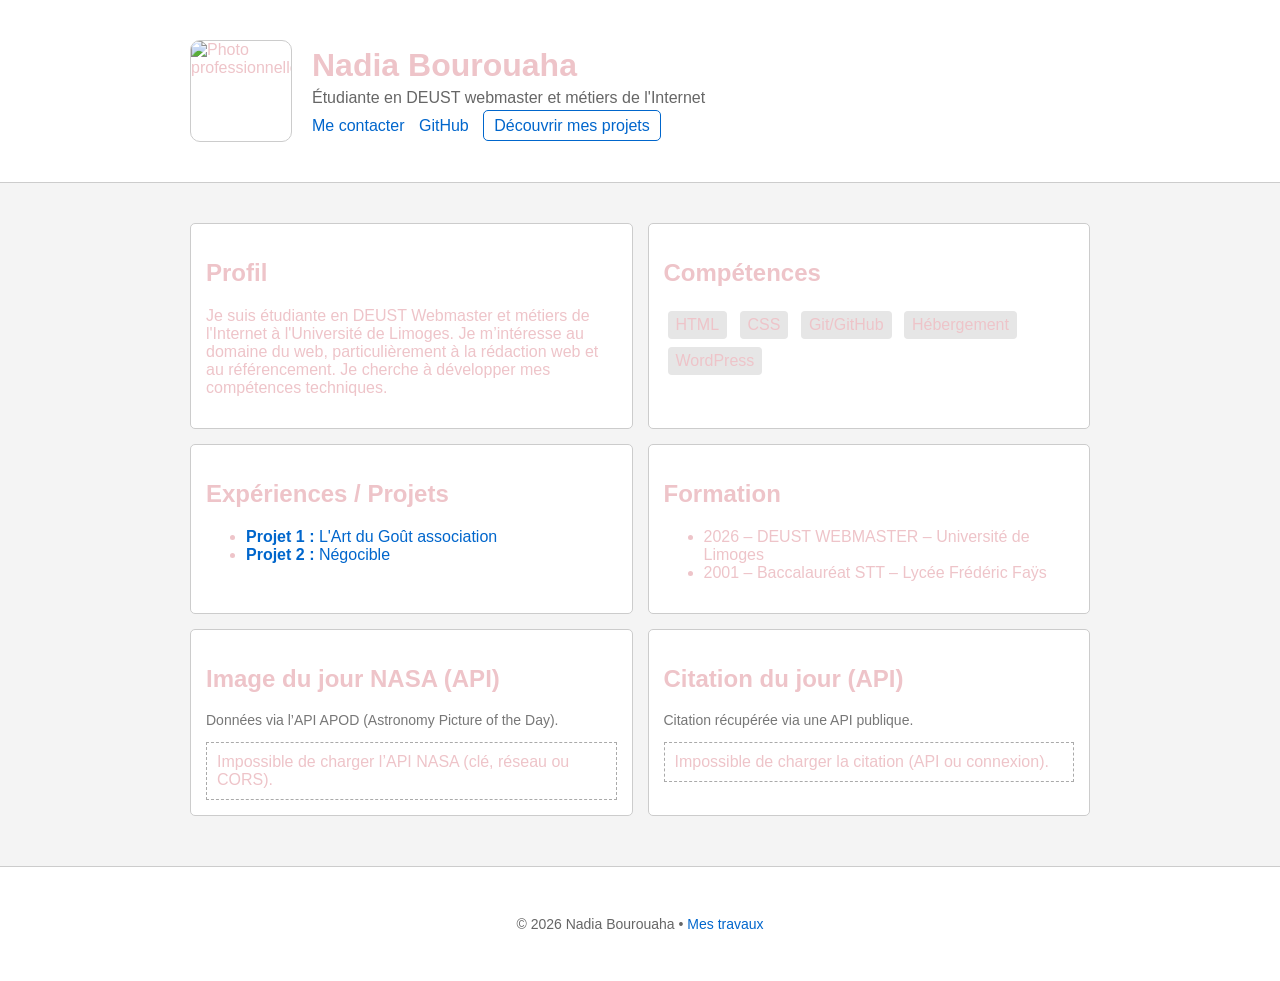
==== index.html @ c27b754b "Update index.html" ====
<!doctype html>
<html lang="fr">
<head>
  <meta charset="utf-8" />
  <meta name="viewport" content="width=device-width, initial-scale=1" />
  <title>Portfolio - Nadia Bourouaha</title>
  <link rel="stylesheet" href="assets/css/style.css" />
</head>

<body>
  <header class="header">
    <div class="container header__content">
      <img class="avatar" src="assets/img/yamna-nadia.bourouaha@etu.unilim.fr_devoir2.pdf" alt="Photo professionnelle" />

      <div>
        <h1>Nadia Bourouaha</h1>
        <p class="subtitle">Étudiante en DEUST webmaster et métiers de l'Internet</p>

        <div class="links">
          <a href="mailto:n.bourouaha@outlook.fr">Me contacter</a>
          <a href="https://github.com/sabrinadiapro69" target="_blank" rel="noreferrer">GitHub</a>
          <a class="btn" href="projets.html">Découvrir mes projets</a>
        </div>
      </div>
    </div>
  </header>

  <main class="container grid">
    <section class="card">
      <h2>Profil</h2>
      <p>
        Je suis étudiante en DEUST Webmaster et métiers de l'Internet à l'Université de Limoges.
        Je m’intéresse au domaine du web, particulièrement à la rédaction web et au référencement.
        Je cherche à développer mes compétences techniques.
      </p>
    </section>

    <section class="card">
      <h2>Compétences</h2>
      <ul class="tags">
        <li>HTML</li>
        <li>CSS</li>
        <li>Git/GitHub</li>
        <li>Hébergement</li>
        <li>WordPress</li>
      </ul>
    </section>

    <section class="card">
      <h2>Expériences / Projets</h2>
      <ul>
        <li>
      <a href="https://www.artdugout.fr" target="_blank" rel="noreferrer">
        <strong>Projet 1 :</strong> L'Art du Goût association
      </a>
    </li>
        <li>
      <a href="https://www.negocible.fr" target="_blank" rel="noreferrer">
        <strong>Projet 2 :</strong> Négocible
      </a>
    </li>
      </ul>
    </section>

    <section class="card">
      <h2>Formation</h2>
      <ul>
        <li>2026 – DEUST WEBMASTER – Université de Limoges</li>
        <li>2001 – Baccalauréat STT – Lycée Frédéric Faÿs</li>
      </ul>
    </section>

  <section class="card">
  <h2>Image du jour NASA (API)</h2>
  <p class="muted">Données via l’API APOD (Astronomy Picture of the Day).</p>
  <div id="nasaBox" class="apiBox">
    <p>Chargement…</p>
  </div>
</section>

    <section class="card">
      <h2>Citation du jour (API)</h2>
      <p class="muted">Citation récupérée via une API publique.</p>
      <div id="quoteBox" class="apiBox">
        <p>Chargement…</p>
      </div>
    </section>
  </main>

  <footer class="footer">
    <div class="container">
      <p>© <span id="year"></span> Nadia Bourouaha • <a href="projets.html">Mes travaux</a></p>
    </div>
  </footer>
<script>
    document.getElementById("year").textContent = new Date().getFullYear();
  </script>
  <script src="assets/js/app.js"></script>
  
</body>
</html>
---- assets/css/style.css ----
/* Style général */
body {
  margin: 0;
  font-family: Arial, sans-serif;
  background-color: #f4f4f4;
  color: #EEC4C9;
}

/* Liens */
a {
  color: #0066cc;
  text-decoration: none;
}

a:hover {
  text-decoration: underline;
}

/* Conteneur central */
.container {
  max-width: 900px;
  margin: auto;
  padding: 20px;
}

/* En-tête */
.header {
  background-color: #ffffff;
  border-bottom: 1px solid #ccc;
  padding: 20px 0;
}

.header__content {
  display: flex;
  align-items: center;
  gap: 20px;
}

/* Photo */
.avatar {
  width: 100px;
  height: 100px;
  border-radius: 10px;
  object-fit: cover;
  border: 1px solid #ccc;
}

/* Titres */
h1 {
  margin: 0;
}

.subtitle {
  margin: 5px 0;
  color: #666;
}

/* Liens du header */
.links {
  margin-top: 10px;
}

.links a {
  margin-right: 10px;
}

/* Bouton */
.btn {
  padding: 6px 10px;
  border: 1px solid #0066cc;
  border-radius: 5px;
}

/* Contenu principal */
.grid {
  display: grid;
  grid-template-columns: 1fr 1fr;
  gap: 15px;
  margin-top: 20px;
}

/* Cartes */
.card {
  background-color: #ffffff;
  border: 1px solid #ccc;
  padding: 15px;
  border-radius: 5px;
}

/* Texte discret */
.muted {
  color: #777;
  font-size: 14px;
}

/* Liste compétences */
.tags {
  list-style: none;
  padding: 0;
}

.tags li {
  background-color: #e6e6e6;
  display: inline-block;
  padding: 5px 8px;
  margin: 4px;
  border-radius: 4px;
}

/* Boîtes API */
.apiBox {
  border: 1px dashed #aaa;
  padding: 10px;
  margin-top: 10px;
}

/* Pied de page */
.footer {
  background-color: #ffffff;
  border-top: 1px solid #ccc;
  margin-top: 30px;
  padding: 15px 0;
  text-align: center;
  color: #666;
  font-size: 14px;
}
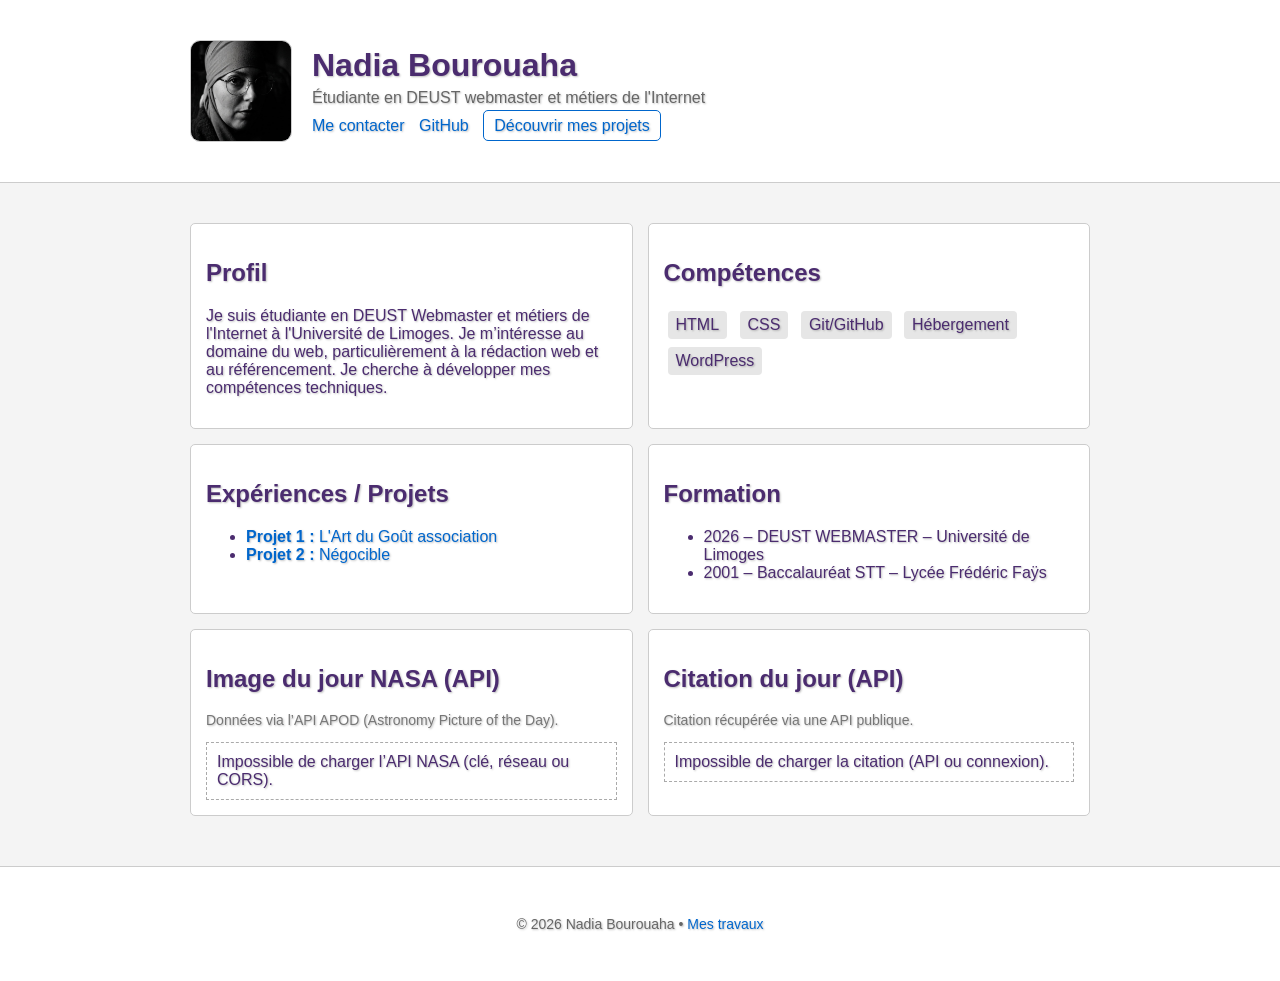
==== commit 7e5280cf: "Update index.html" ====
--- a/index.html
+++ b/index.html
@@ -10,7 +10,7 @@
 <body>
   <header class="header">
     <div class="container header__content">
-      <img class="avatar" src="assets/img/yamna-nadia.bourouaha@etu.unilim.fr_devoir2.pdf" alt="Photo professionnelle" />
+      <img class="avatar" src="assets/img/photopro.jpeg" />
 
       <div>
         <h1>Nadia Bourouaha</h1>
--- a/assets/css/style.css
+++ b/assets/css/style.css
@@ -1,9 +1,10 @@
 /* Style général */
 body {
   margin: 0;
-  font-family: Arial, sans-serif;
+  font-family: Roboto, sans-serif;
   background-color: #f4f4f4;
-  color: #EEC4C9;
+  color: #4B2C6F;
+  text-shadow: 1px 1px 2px rgba(0, 0, 0, 0.25);
 }
 
 /* Liens */
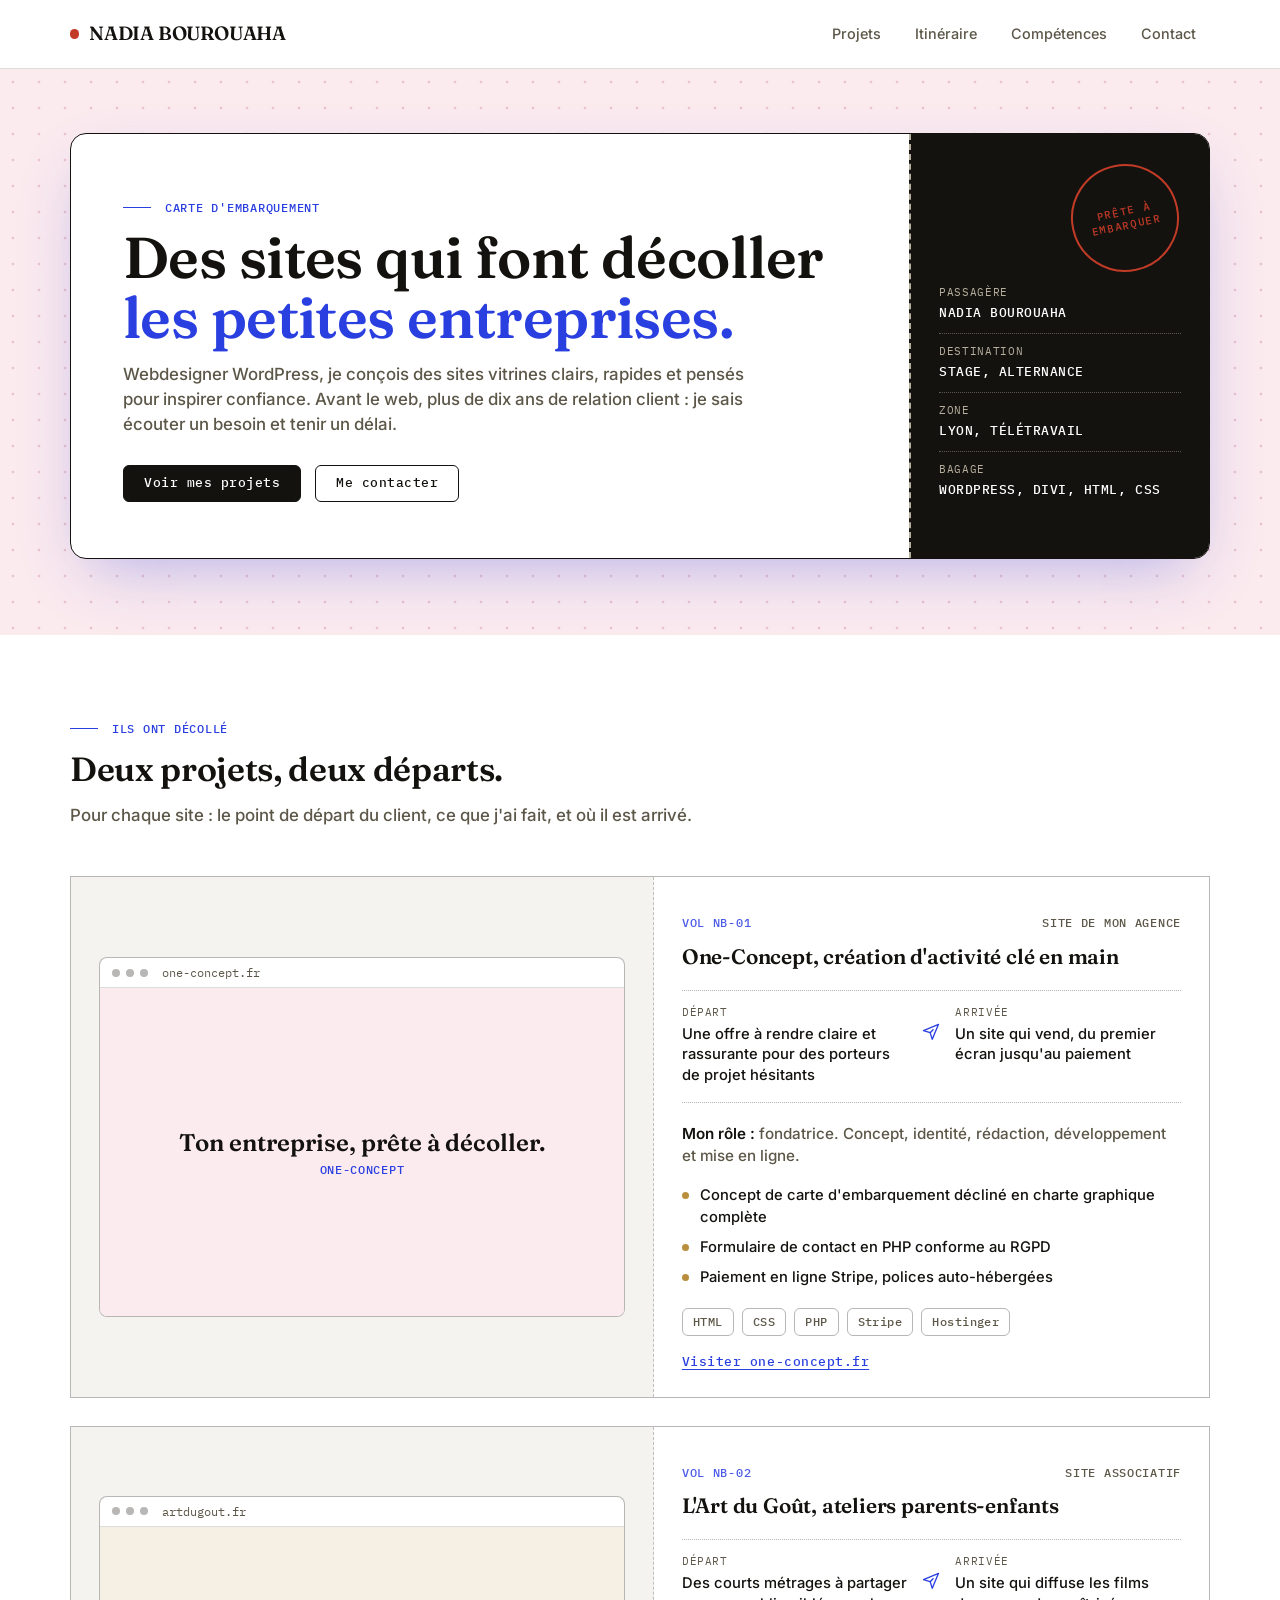
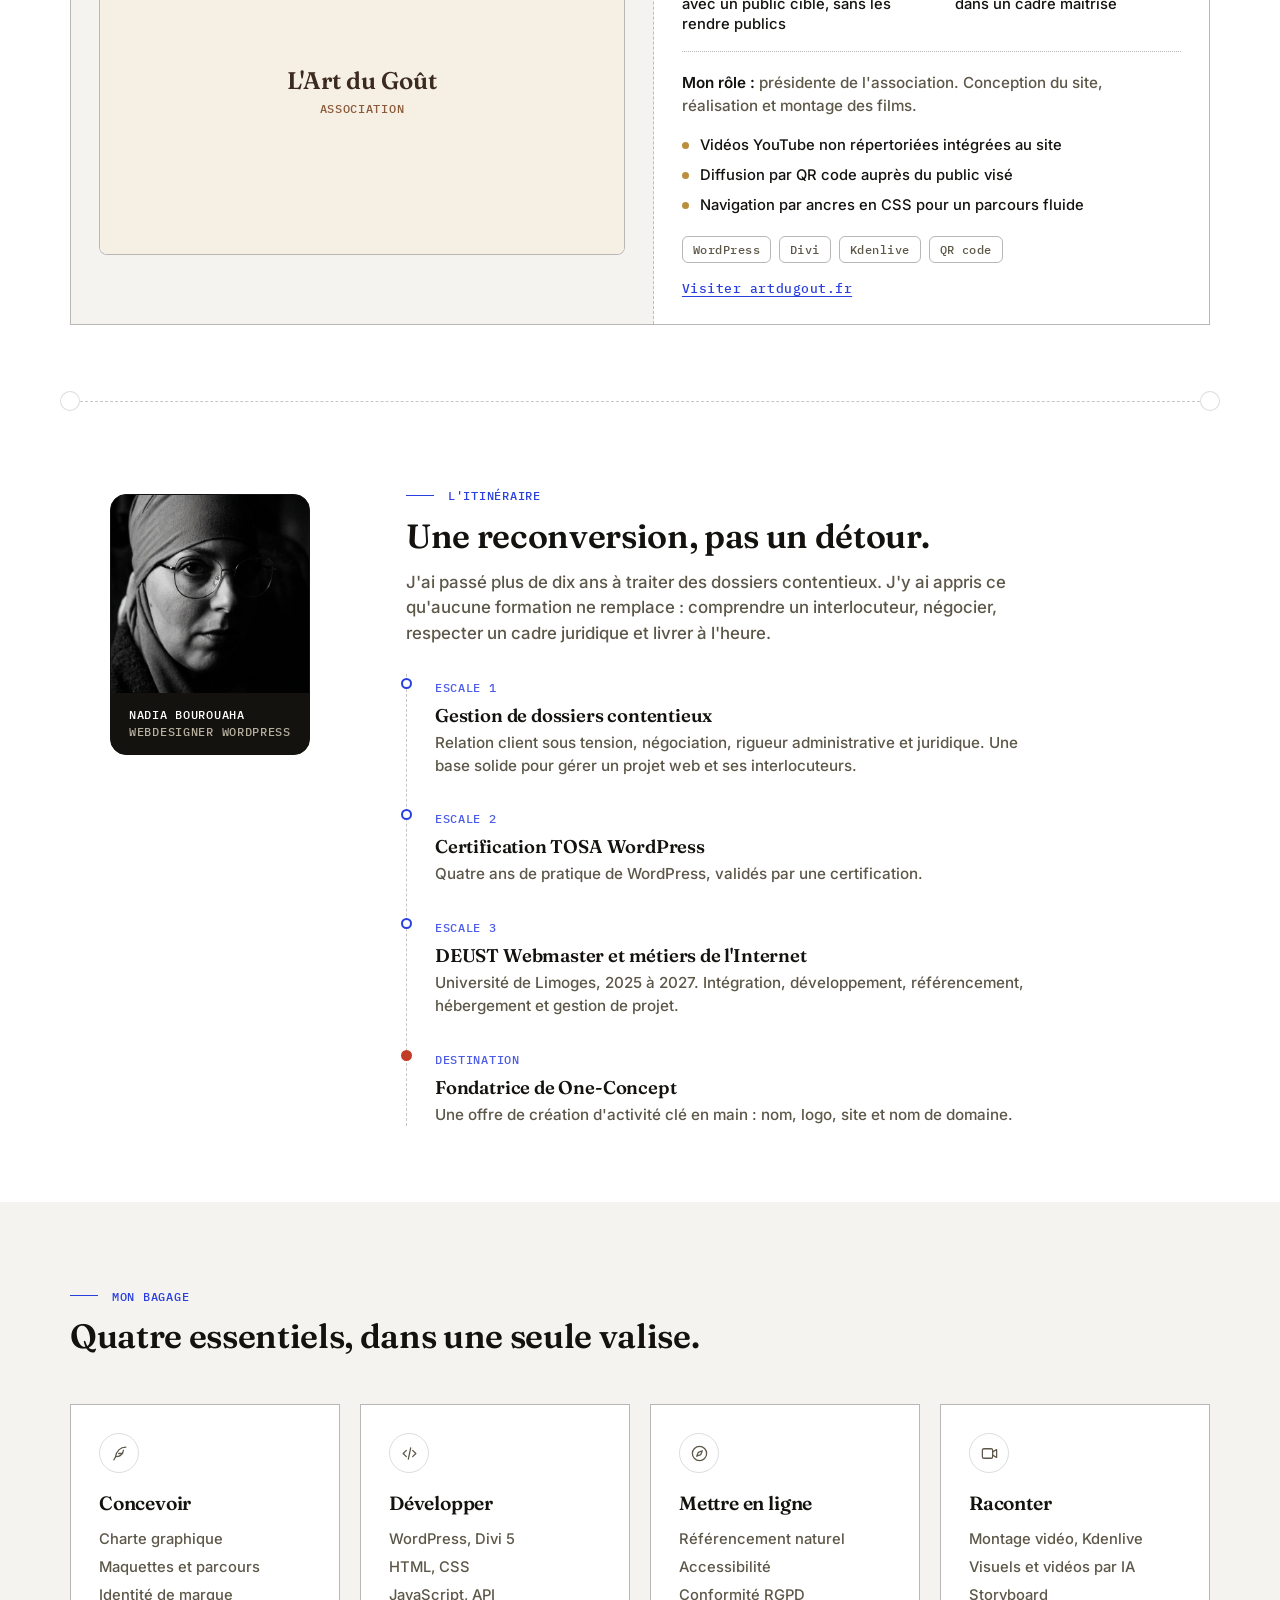
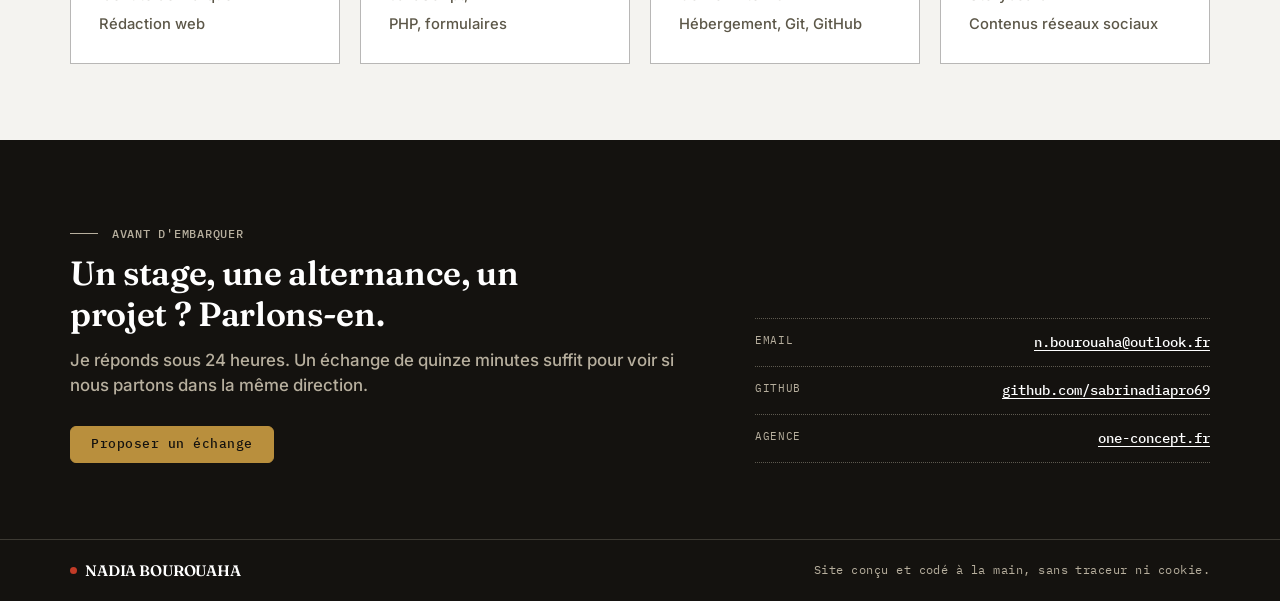
==== commit 269661af: "refonte: nouvelle identité basée sur la charte One-Concept Co-Authored-By: Claude Opus 5.5 <noreply@" ====
--- a/index.html
+++ b/index.html
@@ -1,101 +1,232 @@
 <!doctype html>
 <html lang="fr">
 <head>
-  <meta charset="utf-8" />
-  <meta name="viewport" content="width=device-width, initial-scale=1" />
-  <title>Portfolio - Nadia Bourouaha</title>
-  <link rel="stylesheet" href="assets/css/style.css" />
+  <meta charset="utf-8">
+  <meta name="viewport" content="width=device-width, initial-scale=1">
+  <title>Nadia Bourouaha, webdesigner WordPress | Portfolio</title>
+  <meta name="description" content="Webdesigner WordPress à Lyon et en télétravail. Je conçois des sites vitrines clairs et rapides pour les petites entreprises. Disponible en stage et en alternance.">
+  <meta name="author" content="Nadia Bourouaha">
+  <meta property="og:type" content="website">
+  <meta property="og:title" content="Nadia Bourouaha, webdesigner WordPress">
+  <meta property="og:description" content="Des sites qui font décoller les petites entreprises. Portfolio et études de cas.">
+  <meta property="og:image" content="assets/img/portrait.jpg">
+  <meta name="theme-color" content="#FBEAEE">
+  <link rel="icon" href="data:image/svg+xml,%3Csvg xmlns='http://www.w3.org/2000/svg' viewBox='0 0 32 32'%3E%3Ccircle cx='16' cy='16' r='9' fill='%23C23B27'/%3E%3C/svg%3E">
+  <link rel="preload" href="assets/fonts/fraunces-latin-600-normal.woff2" as="font" type="font/woff2" crossorigin>
+  <link rel="preload" href="assets/fonts/inter-latin-500-normal.woff2" as="font" type="font/woff2" crossorigin>
+  <link rel="stylesheet" href="assets/css/style.css">
 </head>
-
 <body>
+  <a class="skip" href="#contenu">Aller au contenu</a>
+
+  <svg width="0" height="0" style="position:absolute" aria-hidden="true">
+    <symbol id="i-avion" viewBox="0 0 24 24" fill="none" stroke="currentColor" stroke-width="1.6" stroke-linecap="round" stroke-linejoin="round"><path d="M3 11.5 21 4l-7.5 18-2.5-8-8-2.5Z"/><path d="m11 14 3.5-3.5"/></symbol>
+    <symbol id="i-plume" viewBox="0 0 24 24" fill="none" stroke="currentColor" stroke-width="1.6" stroke-linecap="round" stroke-linejoin="round"><path d="M20 4c-7 0-12 5-13 12l-2 4"/><path d="M7 16c5 0 9-3 10-8"/><path d="M11 12h5"/></symbol>
+    <symbol id="i-code" viewBox="0 0 24 24" fill="none" stroke="currentColor" stroke-width="1.6" stroke-linecap="round" stroke-linejoin="round"><path d="m8 8-4 4 4 4"/><path d="m16 8 4 4-4 4"/><path d="m13.5 5-3 14"/></symbol>
+    <symbol id="i-boussole" viewBox="0 0 24 24" fill="none" stroke="currentColor" stroke-width="1.6" stroke-linecap="round" stroke-linejoin="round"><circle cx="12" cy="12" r="9"/><path d="m15.5 8.5-2 5-5 2 2-5 5-2Z"/></symbol>
+    <symbol id="i-camera" viewBox="0 0 24 24" fill="none" stroke="currentColor" stroke-width="1.6" stroke-linecap="round" stroke-linejoin="round"><rect x="3" y="6" width="13" height="12" rx="2"/><path d="m16 10 5-3v10l-5-3"/></symbol>
+  </svg>
+
   <header class="header">
-    <div class="container header__content">
-      <img class="avatar" src="assets/img/photopro.jpeg" />
-
-      <div>
-        <h1>Nadia Bourouaha</h1>
-        <p class="subtitle">Étudiante en DEUST webmaster et métiers de l'Internet</p>
-
-        <div class="links">
-          <a href="mailto:n.bourouaha@outlook.fr">Me contacter</a>
-          <a href="https://github.com/sabrinadiapro69" target="_blank" rel="noreferrer">GitHub</a>
-          <a class="btn" href="projets.html">Découvrir mes projets</a>
-        </div>
-      </div>
+    <div class="container">
+      <a class="logo" href="#top">Nadia Bourouaha</a>
+      <nav class="nav" aria-label="Navigation principale">
+        <a href="#projets">Projets</a>
+        <a href="#itineraire">Itinéraire</a>
+        <a href="#competences">Compétences</a>
+        <a class="nav__cta" href="#contact">Contact</a>
+      </nav>
     </div>
   </header>
 
-  <main class="container grid">
-    <section class="card">
-      <h2>Profil</h2>
-      <p>
-        Je suis étudiante en DEUST Webmaster et métiers de l'Internet à l'Université de Limoges.
-        Je m’intéresse au domaine du web, particulièrement à la rédaction web et au référencement.
-        Je cherche à développer mes compétences techniques.
-      </p>
-    </section>
-
-    <section class="card">
-      <h2>Compétences</h2>
-      <ul class="tags">
-        <li>HTML</li>
-        <li>CSS</li>
-        <li>Git/GitHub</li>
-        <li>Hébergement</li>
-        <li>WordPress</li>
-      </ul>
-    </section>
-
-    <section class="card">
-      <h2>Expériences / Projets</h2>
-      <ul>
-        <li>
-      <a href="https://www.artdugout.fr" target="_blank" rel="noreferrer">
-        <strong>Projet 1 :</strong> L'Art du Goût association
-      </a>
-    </li>
-        <li>
-      <a href="https://www.negocible.fr" target="_blank" rel="noreferrer">
-        <strong>Projet 2 :</strong> Négocible
-      </a>
-    </li>
-      </ul>
-    </section>
-
-    <section class="card">
-      <h2>Formation</h2>
-      <ul>
-        <li>2026 – DEUST WEBMASTER – Université de Limoges</li>
-        <li>2001 – Baccalauréat STT – Lycée Frédéric Faÿs</li>
-      </ul>
-    </section>
-
-  <section class="card">
-  <h2>Image du jour NASA (API)</h2>
-  <p class="muted">Données via l’API APOD (Astronomy Picture of the Day).</p>
-  <div id="nasaBox" class="apiBox">
-    <p>Chargement…</p>
-  </div>
-</section>
-
-    <section class="card">
-      <h2>Citation du jour (API)</h2>
-      <p class="muted">Citation récupérée via une API publique.</p>
-      <div id="quoteBox" class="apiBox">
-        <p>Chargement…</p>
+  <main id="contenu">
+    <section class="hero" id="top" aria-labelledby="titre-hero">
+      <div class="container">
+        <article class="billet">
+          <div class="billet__corps">
+            <p class="label">Carte d'embarquement</p>
+            <h1 id="titre-hero">Des sites qui font décoller <span class="accent">les petites entreprises.</span></h1>
+            <p class="lede">Webdesigner WordPress, je conçois des sites vitrines clairs, rapides et pensés pour inspirer confiance. Avant le web, plus de dix ans de relation client : je sais écouter un besoin et tenir un délai.</p>
+            <div class="actions">
+              <a class="btn btn--plein" href="#projets">Voir mes projets</a>
+              <a class="btn btn--contour" href="#contact">Me contacter</a>
+            </div>
+          </div>
+          <aside class="billet__talon" aria-label="Informations clés">
+            <div class="tampon" aria-hidden="true">Prête à<br>embarquer</div>
+            <dl>
+              <div class="mention"><dt>Passagère</dt><dd>Nadia Bourouaha</dd></div>
+              <div class="mention"><dt>Destination</dt><dd>Stage, alternance</dd></div>
+              <div class="mention"><dt>Zone</dt><dd>Lyon, télétravail</dd></div>
+              <div class="mention"><dt>Bagage</dt><dd>WordPress, Divi, HTML, CSS</dd></div>
+            </dl>
+          </aside>
+        </article>
+      </div>
+    </section>
+
+    <section class="section" id="projets" aria-labelledby="titre-projets">
+      <div class="container">
+        <div class="section__tete">
+          <p class="label">Ils ont décollé</p>
+          <h2 id="titre-projets">Deux projets, deux départs.</h2>
+          <p class="lede">Pour chaque site : le point de départ du client, ce que j'ai fait, et où il est arrivé.</p>
+        </div>
+
+        <div class="vols">
+          <article class="vol">
+            <div class="vol__visuel">
+              <div class="navigateur">
+                <div class="navigateur__barre" aria-hidden="true"><i></i><i></i><i></i><span>one-concept.fr</span></div>
+                <!-- Remplacer ce bloc par une capture : <img src="assets/img/projets/one-concept.webp" alt="Page d'accueil du site One-Concept" width="1280" height="800" loading="lazy"> -->
+                <div class="ecran ecran--blush"><div><strong>Ton entreprise, prête à décoller.</strong><small>One-Concept</small></div></div>
+              </div>
+            </div>
+            <div class="vol__infos">
+              <p class="vol__code"><span>Vol NB-01</span><span>Site de mon agence</span></p>
+              <h3>One-Concept, création d'activité clé en main</h3>
+              <dl class="trajet">
+                <div><dt>Départ</dt><dd>Une offre à rendre claire et rassurante pour des porteurs de projet hésitants</dd></div>
+                <svg aria-hidden="true"><use href="#i-avion"/></svg>
+                <div><dt>Arrivée</dt><dd>Un site qui vend, du premier écran jusqu'au paiement</dd></div>
+              </dl>
+              <p class="vol__role"><strong>Mon rôle :</strong> fondatrice. Concept, identité, rédaction, développement et mise en ligne.</p>
+              <ul class="puces">
+                <li>Concept de carte d'embarquement décliné en charte graphique complète</li>
+                <li>Formulaire de contact en PHP conforme au RGPD</li>
+                <li>Paiement en ligne Stripe, polices auto-hébergées</li>
+              </ul>
+              <ul class="tags" aria-label="Outils"><li>HTML</li><li>CSS</li><li>PHP</li><li>Stripe</li><li>Hostinger</li></ul>
+              <a class="vol__lien" href="https://one-concept.fr" target="_blank" rel="noopener">Visiter one-concept.fr</a>
+            </div>
+          </article>
+
+          <article class="vol">
+            <div class="vol__visuel">
+              <div class="navigateur">
+                <div class="navigateur__barre" aria-hidden="true"><i></i><i></i><i></i><span>artdugout.fr</span></div>
+                <!-- Remplacer ce bloc par une capture : <img src="assets/img/projets/artdugout.webp" alt="Page d'accueil du site L'Art du Goût" width="1280" height="800" loading="lazy"> -->
+                <div class="ecran ecran--creme"><div><strong>L'Art du Goût</strong><small>Association</small></div></div>
+              </div>
+            </div>
+            <div class="vol__infos">
+              <p class="vol__code"><span>Vol NB-02</span><span>Site associatif</span></p>
+              <h3>L'Art du Goût, ateliers parents-enfants</h3>
+              <dl class="trajet">
+                <div><dt>Départ</dt><dd>Des courts métrages à partager avec un public ciblé, sans les rendre publics</dd></div>
+                <svg aria-hidden="true"><use href="#i-avion"/></svg>
+                <div><dt>Arrivée</dt><dd>Un site qui diffuse les films dans un cadre maîtrisé</dd></div>
+              </dl>
+              <p class="vol__role"><strong>Mon rôle :</strong> présidente de l'association. Conception du site, réalisation et montage des films.</p>
+              <ul class="puces">
+                <li>Vidéos YouTube non répertoriées intégrées au site</li>
+                <li>Diffusion par QR code auprès du public visé</li>
+                <li>Navigation par ancres en CSS pour un parcours fluide</li>
+              </ul>
+              <ul class="tags" aria-label="Outils"><li>WordPress</li><li>Divi</li><li>Kdenlive</li><li>QR code</li></ul>
+              <a class="vol__lien" href="https://www.artdugout.fr" target="_blank" rel="noopener">Visiter artdugout.fr</a>
+            </div>
+          </article>
+
+          <!-- Modèle pour un nouveau projet (Négocible, etc.) : dupliquer un <article class="vol"> ci-dessus et remplir départ, arrivée, rôle, puces et outils. -->
+        </div>
+      </div>
+    </section>
+
+    <div class="container"><div class="perforation" aria-hidden="true"></div></div>
+
+    <section class="section" id="itineraire" aria-labelledby="titre-itineraire">
+      <div class="container itineraire">
+        <figure class="portrait">
+          <img src="assets/img/portrait.jpg" alt="Portrait de Nadia Bourouaha" width="560" height="560" loading="lazy">
+          <figcaption><strong>Nadia Bourouaha</strong>Webdesigner WordPress</figcaption>
+        </figure>
+        <div>
+          <p class="label">L'itinéraire</p>
+          <h2 id="titre-itineraire">Une reconversion, pas un détour.</h2>
+          <p class="lede">J'ai passé plus de dix ans à traiter des dossiers contentieux. J'y ai appris ce qu'aucune formation ne remplace : comprendre un interlocuteur, négocier, respecter un cadre juridique et livrer à l'heure.</p>
+          <ol class="escales">
+            <li class="escale">
+              <span class="escale__type">Escale 1</span>
+              <h3>Gestion de dossiers contentieux</h3>
+              <p>Relation client sous tension, négociation, rigueur administrative et juridique. Une base solide pour gérer un projet web et ses interlocuteurs.</p>
+            </li>
+            <li class="escale">
+              <span class="escale__type">Escale 2</span>
+              <h3>Certification TOSA WordPress</h3>
+              <p>Quatre ans de pratique de WordPress, validés par une certification.</p>
+            </li>
+            <li class="escale">
+              <span class="escale__type">Escale 3</span>
+              <h3>DEUST Webmaster et métiers de l'Internet</h3>
+              <p>Université de Limoges, 2025 à 2027. Intégration, développement, référencement, hébergement et gestion de projet.</p>
+            </li>
+            <li class="escale escale--arrivee">
+              <span class="escale__type">Destination</span>
+              <h3>Fondatrice de One-Concept</h3>
+              <p>Une offre de création d'activité clé en main : nom, logo, site et nom de domaine.</p>
+            </li>
+          </ol>
+        </div>
+      </div>
+    </section>
+
+    <section class="section section--dim" id="competences" aria-labelledby="titre-competences">
+      <div class="container">
+        <div class="section__tete">
+          <p class="label">Mon bagage</p>
+          <h2 id="titre-competences">Quatre essentiels, dans une seule valise.</h2>
+        </div>
+        <div class="bagage">
+          <div class="case">
+            <div class="pastille"><svg aria-hidden="true"><use href="#i-plume"/></svg></div>
+            <h3>Concevoir</h3>
+            <ul><li>Charte graphique</li><li>Maquettes et parcours</li><li>Identité de marque</li><li>Rédaction web</li></ul>
+          </div>
+          <div class="case">
+            <div class="pastille"><svg aria-hidden="true"><use href="#i-code"/></svg></div>
+            <h3>Développer</h3>
+            <ul><li>WordPress, Divi 5</li><li>HTML, CSS</li><li>JavaScript, API</li><li>PHP, formulaires</li></ul>
+          </div>
+          <div class="case">
+            <div class="pastille"><svg aria-hidden="true"><use href="#i-boussole"/></svg></div>
+            <h3>Mettre en ligne</h3>
+            <ul><li>Référencement naturel</li><li>Accessibilité</li><li>Conformité RGPD</li><li>Hébergement, Git, GitHub</li></ul>
+          </div>
+          <div class="case">
+            <div class="pastille"><svg aria-hidden="true"><use href="#i-camera"/></svg></div>
+            <h3>Raconter</h3>
+            <ul><li>Montage vidéo, Kdenlive</li><li>Visuels et vidéos par IA</li><li>Storyboard</li><li>Contenus réseaux sociaux</li></ul>
+          </div>
+        </div>
+      </div>
+    </section>
+
+    <section class="embarquement" id="contact" aria-labelledby="titre-contact">
+      <div class="container grille">
+        <div>
+          <p class="label">Avant d'embarquer</p>
+          <h2 id="titre-contact">Un stage, une alternance, un projet ? Parlons-en.</h2>
+          <p class="lede">Je réponds sous 24 heures. Un échange de quinze minutes suffit pour voir si nous partons dans la même direction.</p>
+          <div class="actions">
+            <a class="btn btn--or" href="mailto:n.bourouaha@outlook.fr?subject=Prise%20de%20contact%20depuis%20votre%20portfolio">Proposer un échange</a>
+          </div>
+        </div>
+        <dl class="coordonnees">
+          <div><dt>Email</dt><dd><a href="mailto:n.bourouaha@outlook.fr">n.bourouaha@outlook.fr</a></dd></div>
+          <div><dt>GitHub</dt><dd><a href="https://github.com/sabrinadiapro69" target="_blank" rel="noopener">github.com/sabrinadiapro69</a></dd></div>
+          <!-- <div><dt>LinkedIn</dt><dd><a href="https://www.linkedin.com/in/VOTRE-PROFIL" target="_blank" rel="noopener">linkedin.com/in/VOTRE-PROFIL</a></dd></div> -->
+          <div><dt>Agence</dt><dd><a href="https://one-concept.fr" target="_blank" rel="noopener">one-concept.fr</a></dd></div>
+        </dl>
       </div>
     </section>
   </main>
 
   <footer class="footer">
     <div class="container">
-      <p>© <span id="year"></span> Nadia Bourouaha • <a href="projets.html">Mes travaux</a></p>
+      <span class="logo">Nadia Bourouaha</span>
+      <span>Site conçu et codé à la main, sans traceur ni cookie.</span>
     </div>
   </footer>
-<script>
-    document.getElementById("year").textContent = new Date().getFullYear();
-  </script>
-  <script src="assets/js/app.js"></script>
-  
 </body>
 </html>
--- a/assets/css/style.css
+++ b/assets/css/style.css
@@ -1,127 +1,215 @@
-/* Style général */
+/* Portfolio Nadia Bourouaha, d'après la charte graphique One-Concept v1 */
+
+@font-face { font-family: "Fraunces"; src: url("../fonts/fraunces-latin-500-normal.woff2") format("woff2"); font-weight: 500; font-display: swap; }
+@font-face { font-family: "Fraunces"; src: url("../fonts/fraunces-latin-600-normal.woff2") format("woff2"); font-weight: 600; font-display: swap; }
+@font-face { font-family: "Inter"; src: url("../fonts/inter-latin-500-normal.woff2") format("woff2"); font-weight: 500; font-display: swap; }
+@font-face { font-family: "Inter"; src: url("../fonts/inter-latin-600-normal.woff2") format("woff2"); font-weight: 600; font-display: swap; }
+@font-face { font-family: "IBM Plex Mono"; src: url("../fonts/ibm-plex-mono-latin-400-normal.woff2") format("woff2"); font-weight: 400; font-display: swap; }
+@font-face { font-family: "IBM Plex Mono"; src: url("../fonts/ibm-plex-mono-latin-500-normal.woff2") format("woff2"); font-weight: 500; font-display: swap; }
+
+:root {
+  --ink: #14120F;
+  --ink-soft: #5C5748;
+  --paper: #FFFFFF;
+  --paper-dim: #F4F3F0;
+  --blush: #FBEAEE;
+  --blush-line: #E9C3CE;
+  --blue: #2A3FE0;
+  --blue-soft: #4C5CE8;
+  --rose: #C2185B;
+  --red: #C23B27;
+  --gold: #B98F3D;
+  --sable: #B7AF9E;
+
+  --line: rgba(20, 18, 15, .14);
+  --line-card: rgba(20, 18, 15, .30);
+  --line-perf: rgba(20, 18, 15, .24);
+
+  --serif: "Fraunces", Georgia, serif;
+  --sans: "Inter", system-ui, -apple-system, "Segoe UI", sans-serif;
+  --mono: "IBM Plex Mono", ui-monospace, Menlo, monospace;
+
+  --container: 1140px;
+  --gutter: 28px;
+  --section: 76px;
+}
+
+*, *::before, *::after { box-sizing: border-box; }
+html { scroll-behavior: smooth; }
 body {
   margin: 0;
-  font-family: Roboto, sans-serif;
-  background-color: #f4f4f4;
-  color: #4B2C6F;
-  text-shadow: 1px 1px 2px rgba(0, 0, 0, 0.25);
-}
-
-/* Liens */
-a {
-  color: #0066cc;
-  text-decoration: none;
-}
-
-a:hover {
-  text-decoration: underline;
-}
-
-/* Conteneur central */
-.container {
-  max-width: 900px;
-  margin: auto;
-  padding: 20px;
-}
-
-/* En-tête */
-.header {
-  background-color: #ffffff;
-  border-bottom: 1px solid #ccc;
-  padding: 20px 0;
-}
-
-.header__content {
-  display: flex;
-  align-items: center;
-  gap: 20px;
-}
-
-/* Photo */
-.avatar {
-  width: 100px;
-  height: 100px;
-  border-radius: 10px;
-  object-fit: cover;
-  border: 1px solid #ccc;
-}
-
-/* Titres */
-h1 {
-  margin: 0;
-}
-
-.subtitle {
-  margin: 5px 0;
-  color: #666;
-}
-
-/* Liens du header */
-.links {
-  margin-top: 10px;
-}
-
-.links a {
-  margin-right: 10px;
-}
-
-/* Bouton */
-.btn {
-  padding: 6px 10px;
-  border: 1px solid #0066cc;
-  border-radius: 5px;
-}
-
-/* Contenu principal */
-.grid {
-  display: grid;
-  grid-template-columns: 1fr 1fr;
-  gap: 15px;
-  margin-top: 20px;
-}
-
-/* Cartes */
-.card {
-  background-color: #ffffff;
-  border: 1px solid #ccc;
-  padding: 15px;
-  border-radius: 5px;
-}
-
-/* Texte discret */
-.muted {
-  color: #777;
-  font-size: 14px;
-}
-
-/* Liste compétences */
-.tags {
-  list-style: none;
-  padding: 0;
-}
-
-.tags li {
-  background-color: #e6e6e6;
-  display: inline-block;
-  padding: 5px 8px;
-  margin: 4px;
-  border-radius: 4px;
-}
-
-/* Boîtes API */
-.apiBox {
-  border: 1px dashed #aaa;
-  padding: 10px;
-  margin-top: 10px;
-}
-
-/* Pied de page */
-.footer {
-  background-color: #ffffff;
-  border-top: 1px solid #ccc;
-  margin-top: 30px;
-  padding: 15px 0;
-  text-align: center;
-  color: #666;
-  font-size: 14px;
-}
+  background: var(--paper);
+  color: var(--ink);
+  font: 500 1rem/1.5 var(--sans);
+  -webkit-font-smoothing: antialiased;
+}
+img { max-width: 100%; height: auto; display: block; }
+a { color: var(--blue); text-underline-offset: 3px; }
+a:hover { color: var(--rose); }
+:focus-visible { outline: 2px solid var(--blue); outline-offset: 3px; border-radius: 2px; }
+
+.skip { position: absolute; left: -999px; top: 8px; background: var(--ink); color: var(--paper); padding: 10px 16px; font-family: var(--mono); font-size: .8rem; z-index: 10; }
+.skip:focus { left: 8px; }
+
+.container { max-width: calc(var(--container) + 2 * var(--gutter)); margin: 0 auto; padding: 0 var(--gutter); }
+
+/* Typographie */
+h1, h2, h3 { font-family: var(--serif); font-weight: 600; margin: 0; letter-spacing: -.01em; }
+h1 { font-size: clamp(2.3rem, 5vw, 3.6rem); line-height: 1.04; }
+h2 { font-size: clamp(1.7rem, 3vw, 2.1rem); line-height: 1.2; }
+h3 { font-size: 1.3rem; line-height: 1.3; }
+.accent { color: var(--blue); }
+.label { display: inline-flex; align-items: center; gap: 14px; font: 500 .78rem/1 var(--mono); letter-spacing: .06em; text-transform: uppercase; color: var(--blue); margin: 0 0 14px; }
+.label::before { content: ""; width: 28px; height: 1px; background: currentColor; }
+.lede { font-size: 1.05rem; color: var(--ink-soft); max-width: 60ch; margin: 14px 0 0; }
+
+/* Logo */
+.logo { display: inline-flex; align-items: center; gap: .52em; font: 600 1.2rem/1 var(--serif); text-transform: uppercase; letter-spacing: -.01em; color: var(--ink); text-decoration: none; }
+.logo::before { content: ""; width: .47em; height: .47em; border-radius: 50%; background: var(--red); flex: none; }
+.logo:hover { color: var(--ink); }
+
+/* Header */
+.header { position: sticky; top: 0; z-index: 5; background: rgba(255,255,255,.92); backdrop-filter: blur(8px); border-bottom: 1px solid var(--line); }
+.header .container { display: flex; align-items: center; justify-content: space-between; gap: 20px; height: 68px; }
+.nav { display: flex; gap: 6px; }
+.nav a { font: 500 .9rem/1 var(--sans); color: var(--ink-soft); text-decoration: none; padding: 9px 14px; border-radius: 999px; transition: background .2s, color .2s; }
+.nav a:hover { background: var(--rose); color: var(--paper); }
+
+/* Boutons */
+.btn { display: inline-flex; align-items: center; gap: 8px; font: 500 .8rem/1 var(--mono); letter-spacing: .04em; padding: 11px 20px; border-radius: 6px; border: 1.5px solid var(--ink); text-decoration: none; transition: transform .2s, box-shadow .2s, background .2s, color .2s, border-color .2s; }
+.btn--plein { background: var(--ink); color: var(--paper); }
+.btn--plein:hover { color: var(--paper); transform: translateY(-2px); box-shadow: 0 6px 16px rgba(194, 24, 91, .25); }
+.btn--contour { background: var(--paper); color: var(--ink); }
+.btn--contour:hover { background: var(--rose); border-color: var(--rose); color: var(--paper); transform: translateY(-2px); }
+.btn--or { background: var(--gold); border-color: var(--gold); color: var(--ink); }
+.btn--or:hover { color: var(--ink); transform: translateY(-2px); box-shadow: 0 6px 16px rgba(185, 143, 61, .35); }
+.actions { display: flex; flex-wrap: wrap; gap: 14px; margin-top: 28px; }
+
+/* Hero : le billet */
+.hero { background-color: var(--blush); background-image: radial-gradient(var(--blush-line) 1.5px, transparent 1.6px); background-size: 26px 26px; padding: 64px 0 var(--section); }
+.billet { display: grid; grid-template-columns: minmax(0, 1fr) 300px; background: var(--paper); border: 1.5px solid var(--ink); border-radius: 16px; overflow: hidden; box-shadow: 0 24px 60px -20px rgba(42, 63, 224, .35); }
+.billet__corps { padding: 56px 52px; }
+.billet__talon { position: relative; background: var(--ink); color: var(--paper); padding: 40px 28px 32px; border-left: 2px dashed var(--sable); display: flex; flex-direction: column; justify-content: flex-end; gap: 0; }
+.tampon { position: absolute; top: 30px; right: 30px; width: 108px; height: 108px; border: 2px solid var(--red); border-radius: 50%; display: grid; place-items: center; text-align: center; transform: rotate(-12deg); font: 500 .66rem/1.35 var(--mono); letter-spacing: .08em; text-transform: uppercase; color: var(--red); }
+.mention { padding: 12px 0; border-bottom: 1px dotted rgba(183, 175, 158, .45); }
+.mention:last-child { border-bottom: 0; }
+.mention dt { font: 400 .68rem/1 var(--mono); letter-spacing: .06em; text-transform: uppercase; color: var(--sable); margin-bottom: 6px; }
+.mention dd { margin: 0; font: 500 .82rem/1.3 var(--mono); letter-spacing: .04em; text-transform: uppercase; }
+
+/* Sections */
+.section { padding: var(--section) 0; }
+.section--dim { background: var(--paper-dim); }
+.section__tete { margin-bottom: 48px; }
+.perforation { position: relative; height: 0; border-top: 1.5px dashed var(--line-perf); max-width: var(--container); margin: 0 auto; }
+.perforation::before, .perforation::after { content: ""; position: absolute; top: -11px; width: 20px; height: 20px; border-radius: 50%; background: var(--paper); border: 1px solid var(--line); }
+.perforation::before { left: -10px; }
+.perforation::after { right: -10px; }
+
+/* Projets : billets de vol */
+.vols { display: grid; gap: 28px; }
+.vol { display: grid; grid-template-columns: minmax(0, 1.05fr) minmax(0, 1fr); border: 1px solid var(--line-card); background: var(--paper); transition: transform .25s, box-shadow .25s; }
+.vol:hover { transform: translateY(-3px); box-shadow: 0 16px 40px -18px rgba(20, 18, 15, .28); }
+.vol__visuel { background: var(--paper-dim); border-right: 1.5px dashed var(--line-perf); padding: 28px; display: flex; align-items: center; }
+.navigateur { width: 100%; border: 1px solid var(--line-card); border-radius: 8px; background: var(--paper); overflow: hidden; }
+.navigateur__barre { display: flex; align-items: center; gap: 6px; padding: 9px 12px; border-bottom: 1px solid var(--line); font: 400 .72rem/1 var(--mono); color: var(--ink-soft); }
+.navigateur__barre i { width: 8px; height: 8px; border-radius: 50%; background: var(--line-card); }
+.navigateur__barre span { margin-left: 8px; }
+.navigateur img { width: 100%; aspect-ratio: 16 / 10; object-fit: cover; object-position: top; }
+.ecran { aspect-ratio: 16 / 10; display: grid; place-items: center; padding: 20px; text-align: center; }
+.ecran strong { display: block; font: 600 1.5rem/1.15 var(--serif); }
+.ecran small { display: block; margin-top: 8px; font: 500 .72rem/1 var(--mono); letter-spacing: .06em; text-transform: uppercase; }
+.ecran--marine { background: #1B2A4A; color: #F3EBD9; }
+.ecran--marine small { color: #CDAE6A; }
+.ecran--blush { background: var(--blush); color: var(--ink); }
+.ecran--blush small { color: var(--blue); }
+.ecran--creme { background: #F6EFE4; color: #3B2A1E; }
+.ecran--creme small { color: #8A5A3B; }
+
+.vol__infos { padding: 28px; display: flex; flex-direction: column; }
+.vol__code { display: flex; justify-content: space-between; gap: 12px; font: 500 .74rem/1 var(--mono); letter-spacing: .06em; text-transform: uppercase; color: var(--blue-soft); margin-bottom: 14px; }
+.vol__code span:last-child { color: var(--ink-soft); }
+.trajet { display: grid; grid-template-columns: minmax(0, 1fr) auto minmax(0, 1fr); gap: 14px; align-items: start; margin: 20px 0; padding: 16px 0; border-top: 1px dotted var(--line-card); border-bottom: 1px dotted var(--line-card); }
+.trajet dt { font: 400 .68rem/1 var(--mono); letter-spacing: .06em; text-transform: uppercase; color: var(--ink-soft); margin-bottom: 6px; }
+.trajet dd { margin: 0; font-size: .92rem; line-height: 1.4; }
+.trajet svg { width: 20px; height: 20px; margin-top: 14px; color: var(--blue); }
+.vol__role { margin: 0 0 16px; color: var(--ink-soft); font-size: .95rem; }
+.vol__role strong { color: var(--ink); font-weight: 600; }
+.puces { list-style: none; padding: 0; margin: 0 0 20px; display: grid; gap: 8px; font-size: .92rem; }
+.puces li { position: relative; padding-left: 18px; }
+.puces li::before { content: ""; position: absolute; left: 0; top: .55em; width: 7px; height: 7px; border-radius: 50%; background: var(--gold); }
+.tags { list-style: none; padding: 0; margin: auto 0 0; display: flex; flex-wrap: wrap; gap: 8px; }
+.tags li { font: 500 .72rem/1 var(--mono); letter-spacing: .04em; color: var(--ink-soft); border: 1px solid var(--line-card); border-radius: 6px; padding: 7px 10px; }
+.vol__lien { margin-top: 20px; font: 500 .8rem/1 var(--mono); letter-spacing: .04em; }
+
+/* Itinéraire */
+.itineraire { display: grid; grid-template-columns: 280px minmax(0, 1fr); gap: 56px; align-items: start; }
+.portrait { border: 1.5px solid var(--ink); border-radius: 16px; overflow: hidden; background: var(--ink); }
+.portrait img { aspect-ratio: 1; object-fit: cover; }
+.portrait figcaption { padding: 14px 18px; font: 500 .74rem/1.4 var(--mono); letter-spacing: .06em; text-transform: uppercase; color: var(--sable); }
+.portrait figcaption strong { display: block; color: var(--paper); font-weight: 500; }
+.escales { list-style: none; margin: 28px 0 0; padding: 0; border-left: 1.5px dashed var(--line-perf); }
+.escale { position: relative; padding: 0 0 28px 28px; }
+.escale:last-child { padding-bottom: 0; }
+.escale::before { content: ""; position: absolute; left: -6px; top: 4px; width: 11px; height: 11px; border-radius: 50%; background: var(--paper); border: 2px solid var(--blue); }
+.escale--arrivee::before { background: var(--red); border-color: var(--red); }
+.escale__type { font: 500 .72rem/1 var(--mono); letter-spacing: .06em; text-transform: uppercase; color: var(--blue-soft); }
+.escale h3 { font-size: 1.15rem; margin: 6px 0 4px; }
+.escale p { margin: 0; color: var(--ink-soft); font-size: .95rem; max-width: 62ch; }
+
+/* Bagage : compétences */
+.bagage { display: grid; grid-template-columns: repeat(4, minmax(0, 1fr)); gap: 20px; }
+.case { border: 1px solid var(--line-card); background: var(--paper); padding: 28px; transition: transform .25s, border-color .25s; }
+.case:hover { transform: translateY(-3px); border-color: var(--blue); }
+.pastille { width: 40px; height: 40px; border-radius: 50%; border: 1px solid var(--line); display: grid; place-items: center; color: var(--ink-soft); margin-bottom: 18px; transition: color .2s; }
+.case:hover .pastille { color: var(--blue); }
+.pastille svg { width: 19px; height: 19px; }
+.case h3 { font-size: 1.2rem; margin-bottom: 12px; }
+.case ul { list-style: none; padding: 0; margin: 0; display: grid; gap: 6px; font-size: .92rem; color: var(--ink-soft); }
+
+/* Bandeau final */
+.embarquement { background: var(--ink); color: var(--paper); padding: var(--section) 0; }
+.embarquement .label { color: var(--sable); }
+.embarquement h2 { color: var(--paper); max-width: 22ch; }
+.embarquement .lede { color: var(--sable); }
+.embarquement .grille { display: grid; grid-template-columns: minmax(0, 1.4fr) minmax(0, 1fr); gap: 48px; align-items: end; }
+.coordonnees { margin: 0; border-top: 1px dotted rgba(183, 175, 158, .45); }
+.coordonnees div { display: flex; justify-content: space-between; gap: 16px; padding: 14px 0; border-bottom: 1px dotted rgba(183, 175, 158, .45); }
+.coordonnees dt { font: 400 .7rem/1.4 var(--mono); letter-spacing: .06em; text-transform: uppercase; color: var(--sable); }
+.coordonnees dd { margin: 0; font: 500 .85rem/1.4 var(--mono); text-align: right; }
+.coordonnees a { color: var(--paper); }
+.coordonnees a:hover { color: var(--gold); }
+
+.footer { background: var(--ink); color: var(--sable); border-top: 1px solid rgba(183, 175, 158, .25); padding: 22px 0; font: 400 .74rem/1.4 var(--mono); letter-spacing: .04em; }
+.footer .container { display: flex; justify-content: space-between; gap: 16px; flex-wrap: wrap; }
+.footer .logo { color: var(--paper); font-size: .95rem; }
+
+/* Responsive */
+@media (max-width: 1040px) {
+  .bagage { grid-template-columns: repeat(2, minmax(0, 1fr)); }
+}
+@media (max-width: 920px) {
+  .billet { grid-template-columns: 1fr; }
+  .billet__corps { padding: 40px 28px; }
+  .billet__talon { border-left: 0; border-top: 2px dashed var(--sable); padding: 28px; display: grid; grid-template-columns: 1fr 1fr; column-gap: 20px; }
+  .tampon { position: static; grid-column: 1 / -1; margin-bottom: 12px; width: 92px; height: 92px; }
+  .vol { grid-template-columns: 1fr; }
+  .vol__visuel { border-right: 0; border-bottom: 1.5px dashed var(--line-perf); }
+  .itineraire { grid-template-columns: 1fr; gap: 36px; }
+  .portrait { max-width: 260px; }
+  .embarquement .grille { grid-template-columns: 1fr; }
+  .nav a:not(.nav__cta) { display: none; }
+}
+@media (max-width: 560px) {
+  .bagage { grid-template-columns: 1fr; }
+}
+@media (max-width: 480px) {
+  :root { --gutter: 18px; --section: 56px; }
+  .hero { padding-top: 32px; }
+  .billet__talon { grid-template-columns: 1fr; }
+  .coordonnees div { flex-direction: column; gap: 4px; }
+  .coordonnees dd { text-align: left; }
+}
+@media (prefers-reduced-motion: reduce) {
+  html { scroll-behavior: auto; }
+  *, *::before, *::after { transition: none !important; }
+}
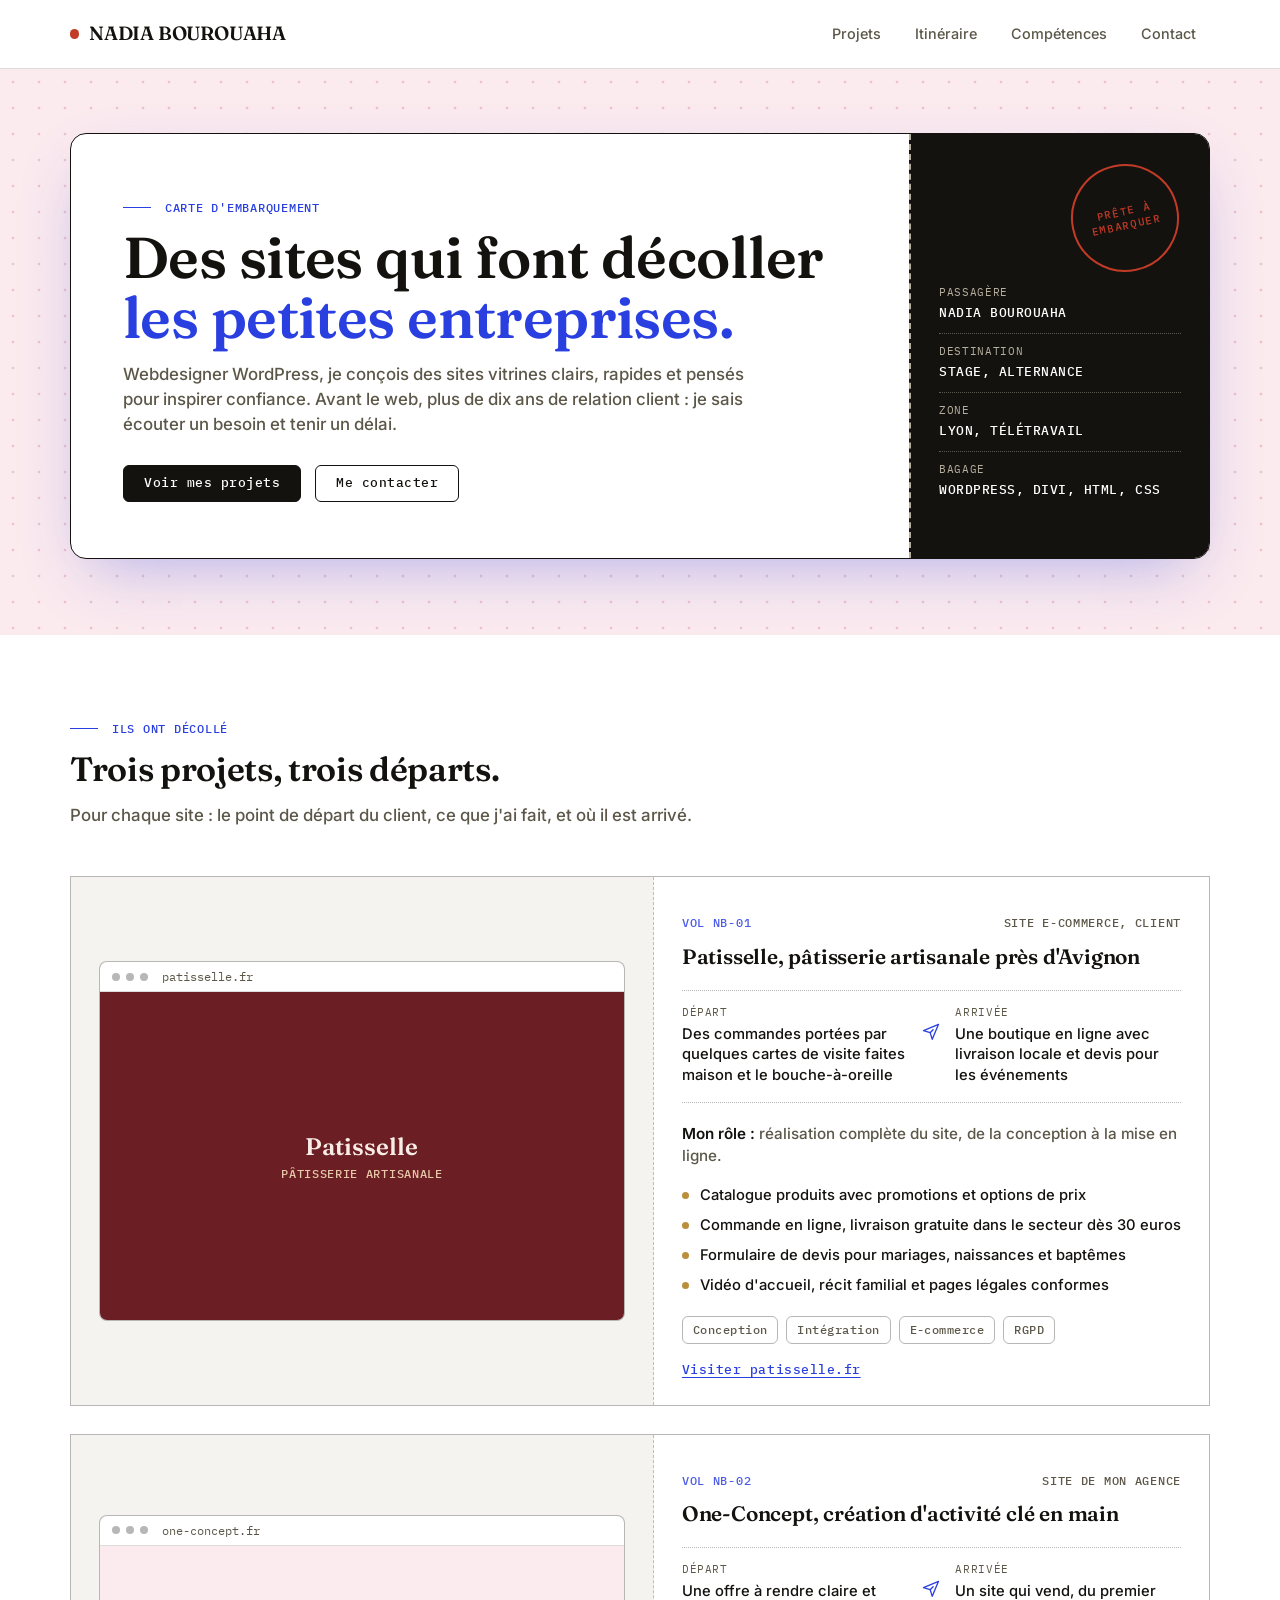
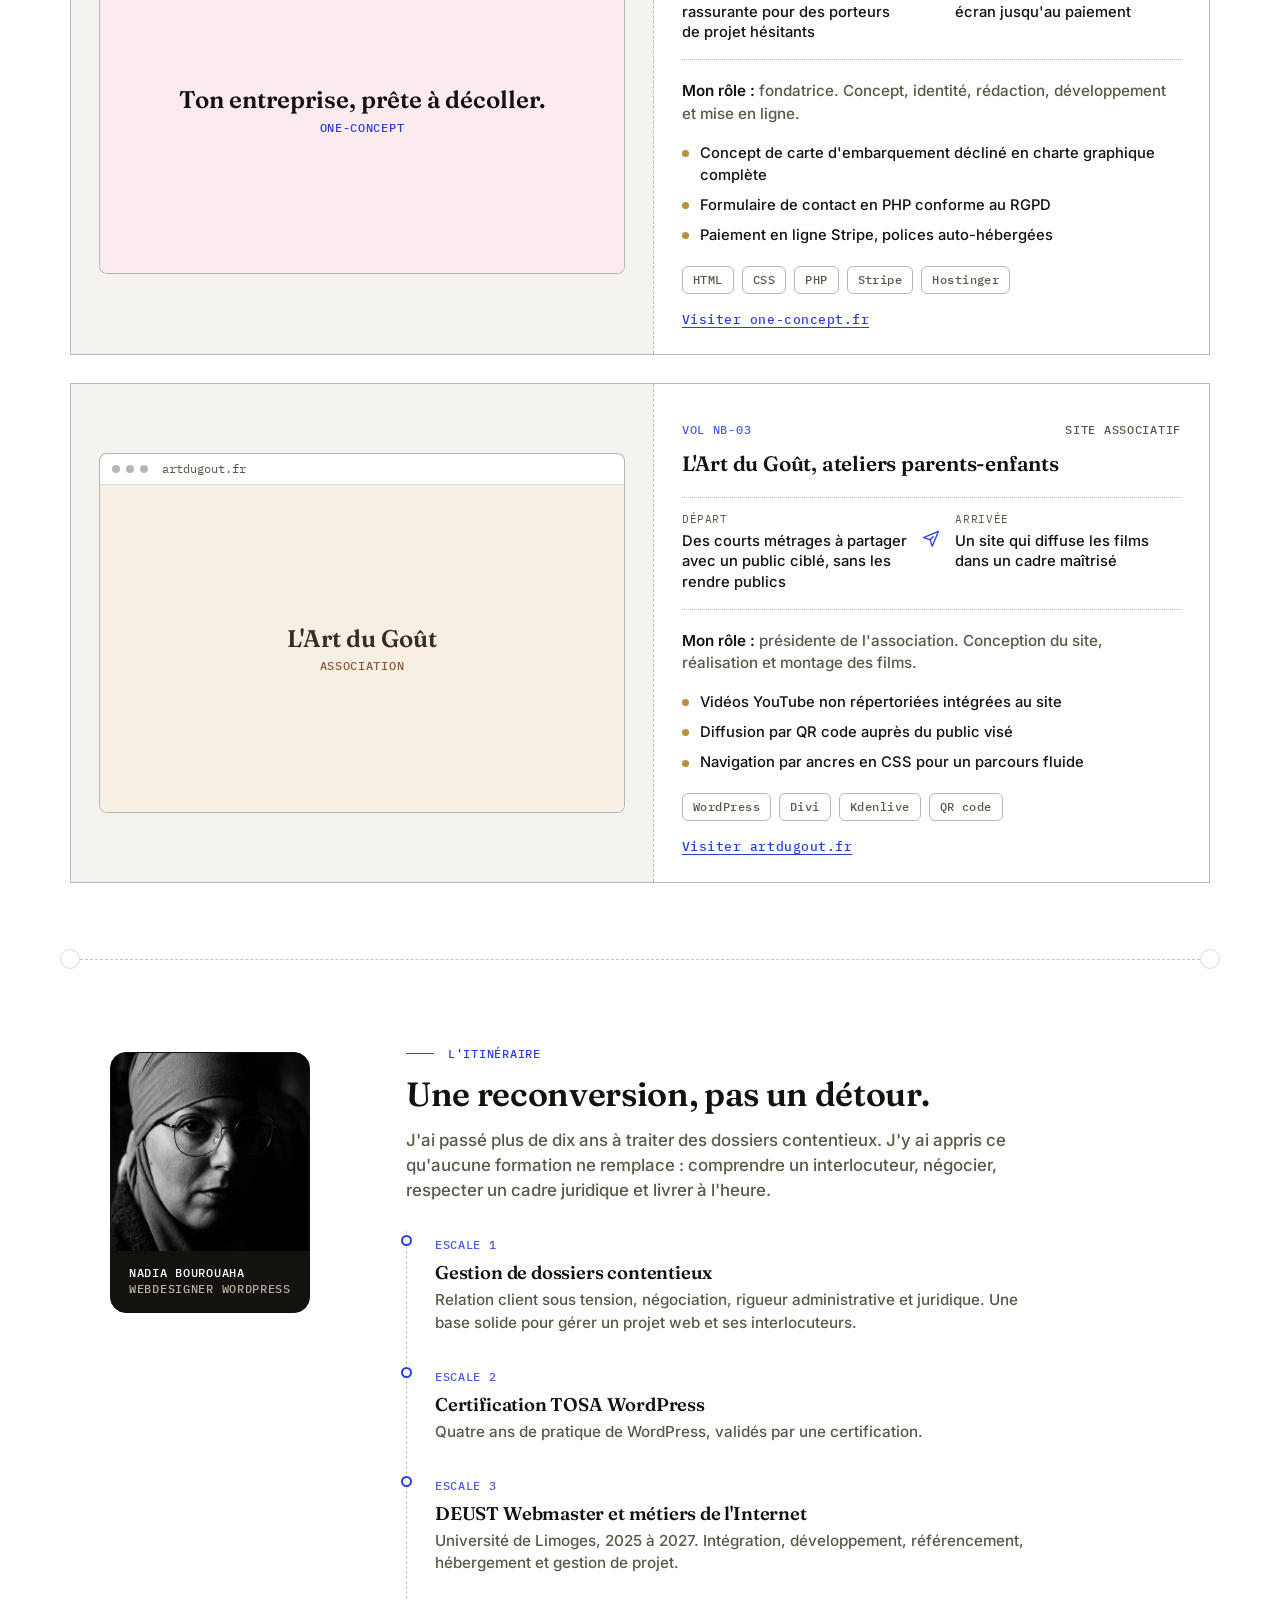
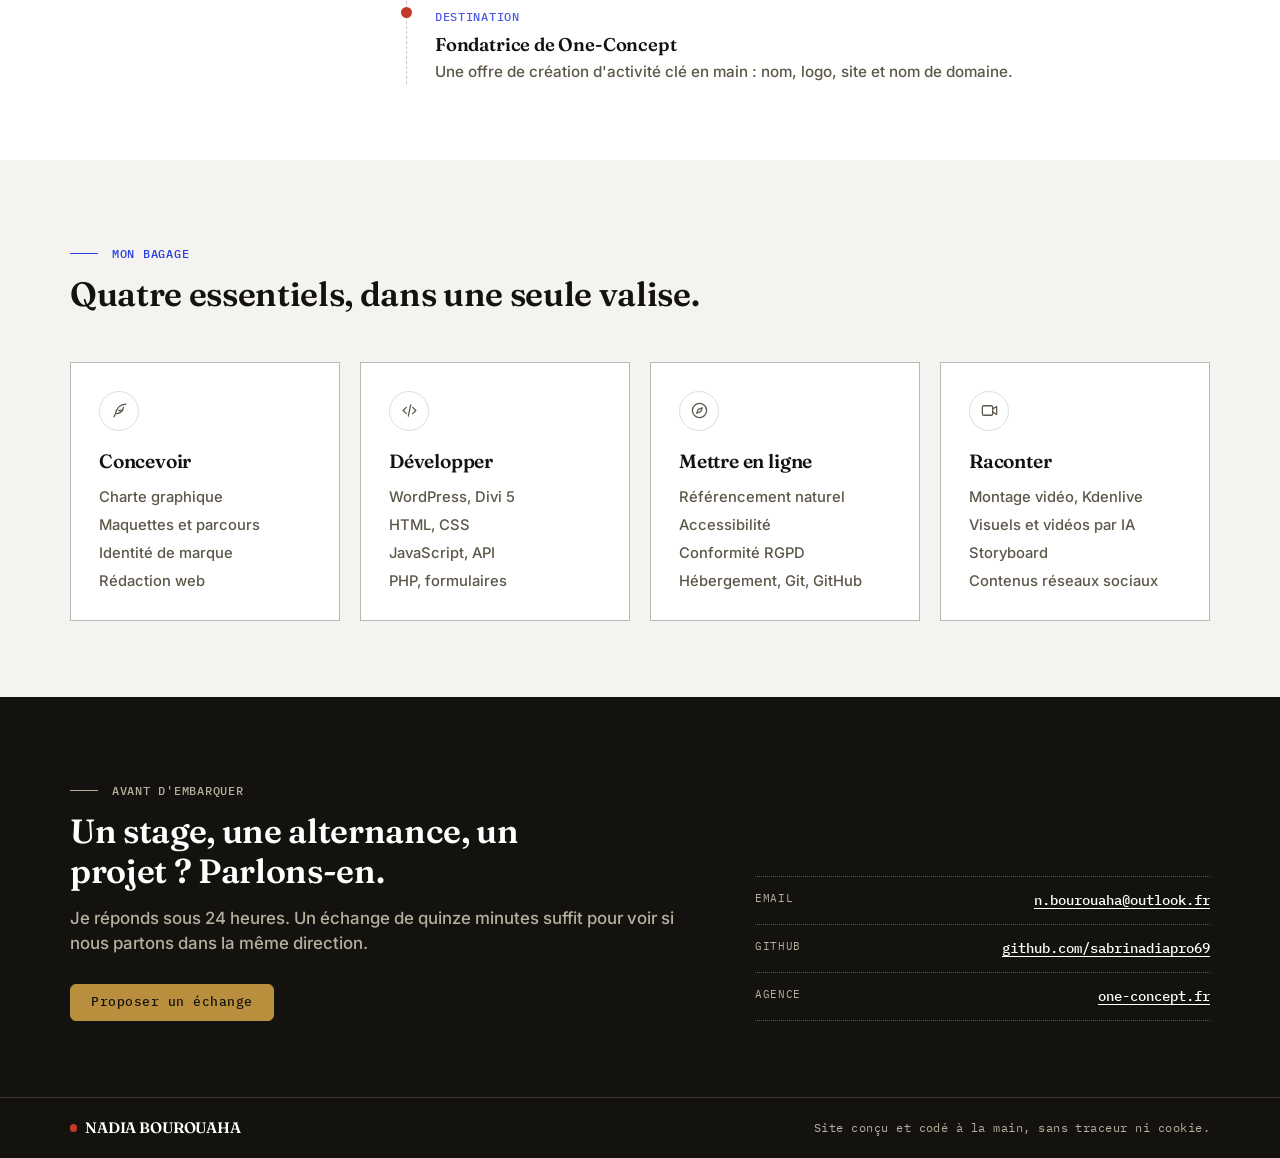
==== commit 0a00d950: "projets: retire LMH, ajoute Patisselle en premier Co-Authored-By: Claude Opus 5.5 <noreply@anthropic" ====
--- a/index.html
+++ b/index.html
@@ -69,11 +69,39 @@
       <div class="container">
         <div class="section__tete">
           <p class="label">Ils ont décollé</p>
-          <h2 id="titre-projets">Deux projets, deux départs.</h2>
+          <h2 id="titre-projets">Trois projets, trois départs.</h2>
           <p class="lede">Pour chaque site : le point de départ du client, ce que j'ai fait, et où il est arrivé.</p>
         </div>
 
         <div class="vols">
+          <article class="vol">
+            <div class="vol__visuel">
+              <div class="navigateur">
+                <div class="navigateur__barre" aria-hidden="true"><i></i><i></i><i></i><span>patisselle.fr</span></div>
+                <!-- Remplacer ce bloc par une capture : <img src="assets/img/projets/patisselle.webp" alt="Page d'accueil du site Patisselle" width="1280" height="800" loading="lazy"> -->
+                <div class="ecran ecran--bordeaux"><div><strong>Patisselle</strong><small>Pâtisserie artisanale</small></div></div>
+              </div>
+            </div>
+            <div class="vol__infos">
+              <p class="vol__code"><span>Vol NB-01</span><span>Site e-commerce, client</span></p>
+              <h3>Patisselle, pâtisserie artisanale près d'Avignon</h3>
+              <dl class="trajet">
+                <div><dt>Départ</dt><dd>Des commandes portées par quelques cartes de visite faites maison et le bouche-à-oreille</dd></div>
+                <svg aria-hidden="true"><use href="#i-avion"/></svg>
+                <div><dt>Arrivée</dt><dd>Une boutique en ligne avec livraison locale et devis pour les événements</dd></div>
+              </dl>
+              <p class="vol__role"><strong>Mon rôle :</strong> réalisation complète du site, de la conception à la mise en ligne.</p>
+              <ul class="puces">
+                <li>Catalogue produits avec promotions et options de prix</li>
+                <li>Commande en ligne, livraison gratuite dans le secteur dès 30 euros</li>
+                <li>Formulaire de devis pour mariages, naissances et baptêmes</li>
+                <li>Vidéo d'accueil, récit familial et pages légales conformes</li>
+              </ul>
+              <ul class="tags" aria-label="Compétences"><li>Conception</li><li>Intégration</li><li>E-commerce</li><li>RGPD</li></ul>
+              <a class="vol__lien" href="https://www.patisselle.fr" target="_blank" rel="noopener">Visiter patisselle.fr</a>
+            </div>
+          </article>
+
           <article class="vol">
             <div class="vol__visuel">
               <div class="navigateur">
@@ -83,7 +111,7 @@
               </div>
             </div>
             <div class="vol__infos">
-              <p class="vol__code"><span>Vol NB-01</span><span>Site de mon agence</span></p>
+              <p class="vol__code"><span>Vol NB-02</span><span>Site de mon agence</span></p>
               <h3>One-Concept, création d'activité clé en main</h3>
               <dl class="trajet">
                 <div><dt>Départ</dt><dd>Une offre à rendre claire et rassurante pour des porteurs de projet hésitants</dd></div>
@@ -110,7 +138,7 @@
               </div>
             </div>
             <div class="vol__infos">
-              <p class="vol__code"><span>Vol NB-02</span><span>Site associatif</span></p>
+              <p class="vol__code"><span>Vol NB-03</span><span>Site associatif</span></p>
               <h3>L'Art du Goût, ateliers parents-enfants</h3>
               <dl class="trajet">
                 <div><dt>Départ</dt><dd>Des courts métrages à partager avec un public ciblé, sans les rendre publics</dd></div>
--- a/assets/css/style.css
+++ b/assets/css/style.css
@@ -122,6 +122,8 @@
 .ecran--marine small { color: #CDAE6A; }
 .ecran--blush { background: var(--blush); color: var(--ink); }
 .ecran--blush small { color: var(--blue); }
+.ecran--bordeaux { background: #6B1E23; color: #F8EDE6; }
+.ecran--bordeaux small { color: #E7C9A9; }
 .ecran--creme { background: #F6EFE4; color: #3B2A1E; }
 .ecran--creme small { color: #8A5A3B; }
 
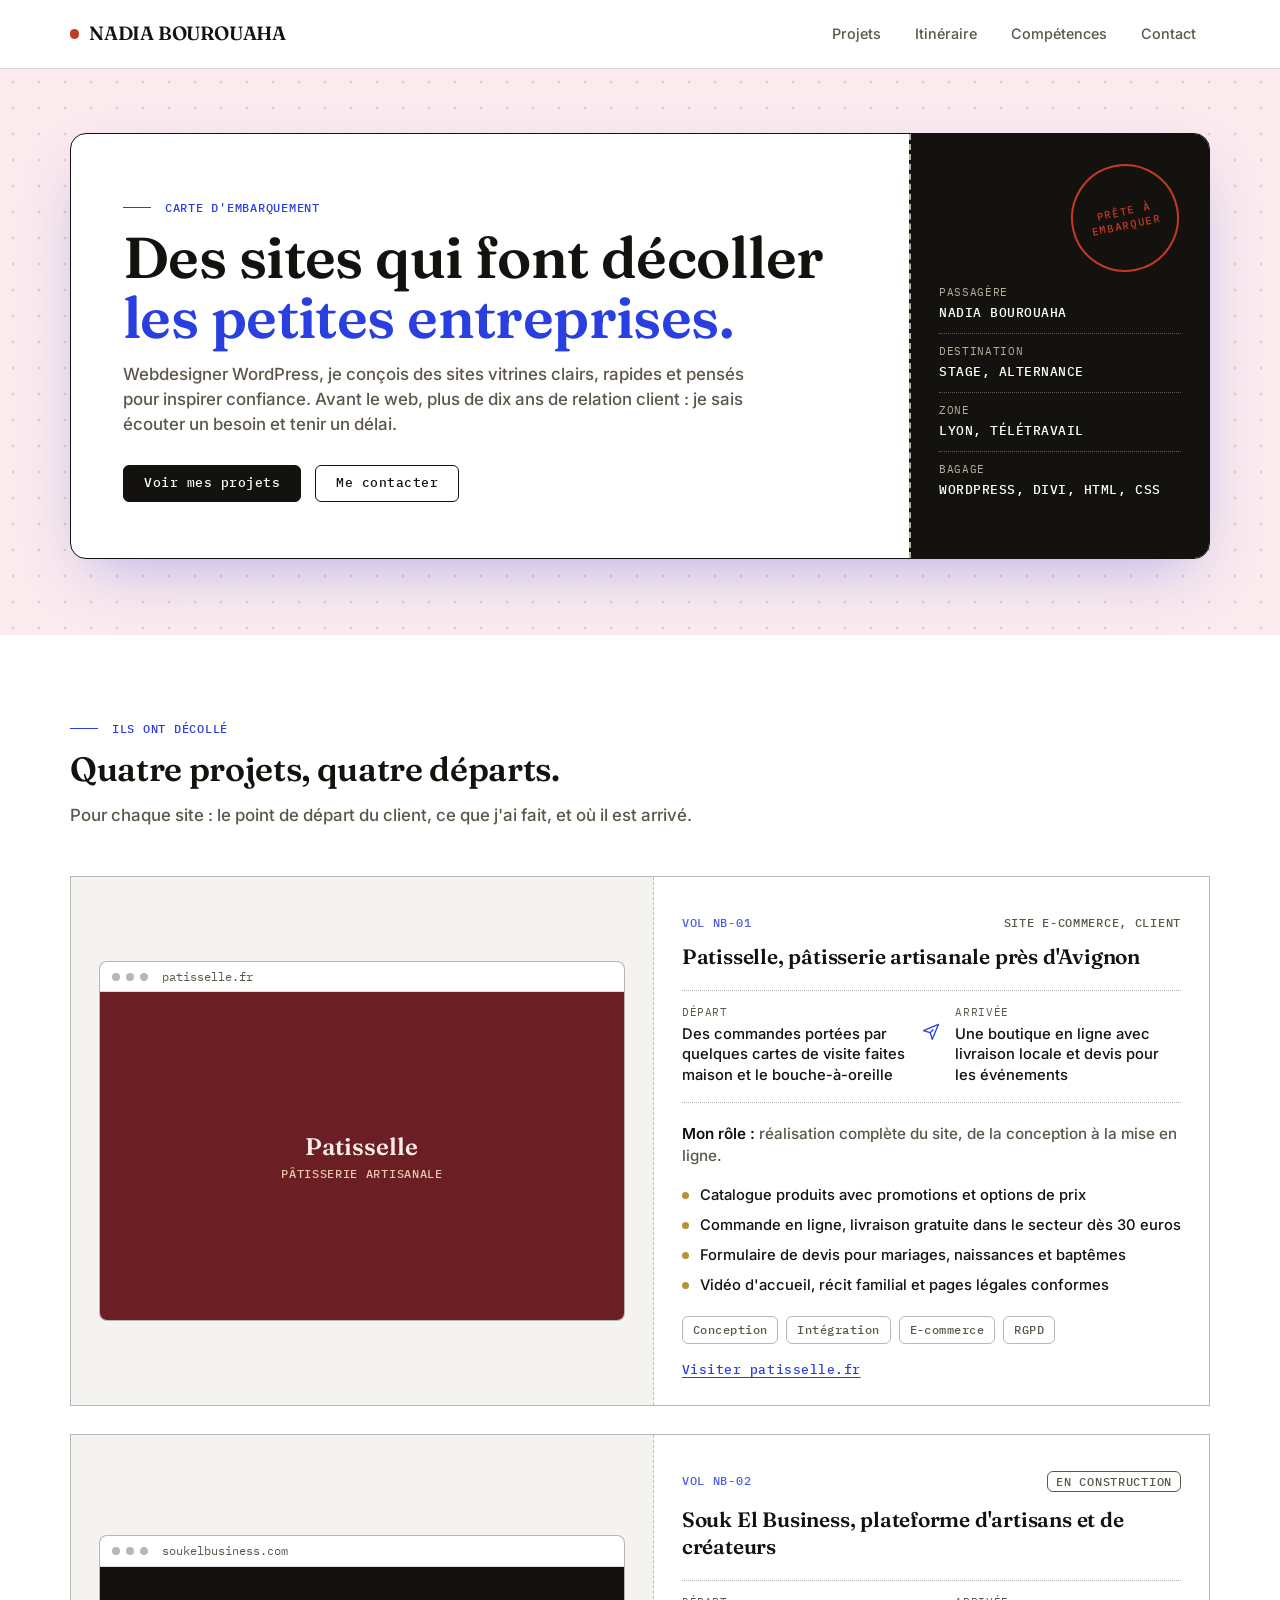
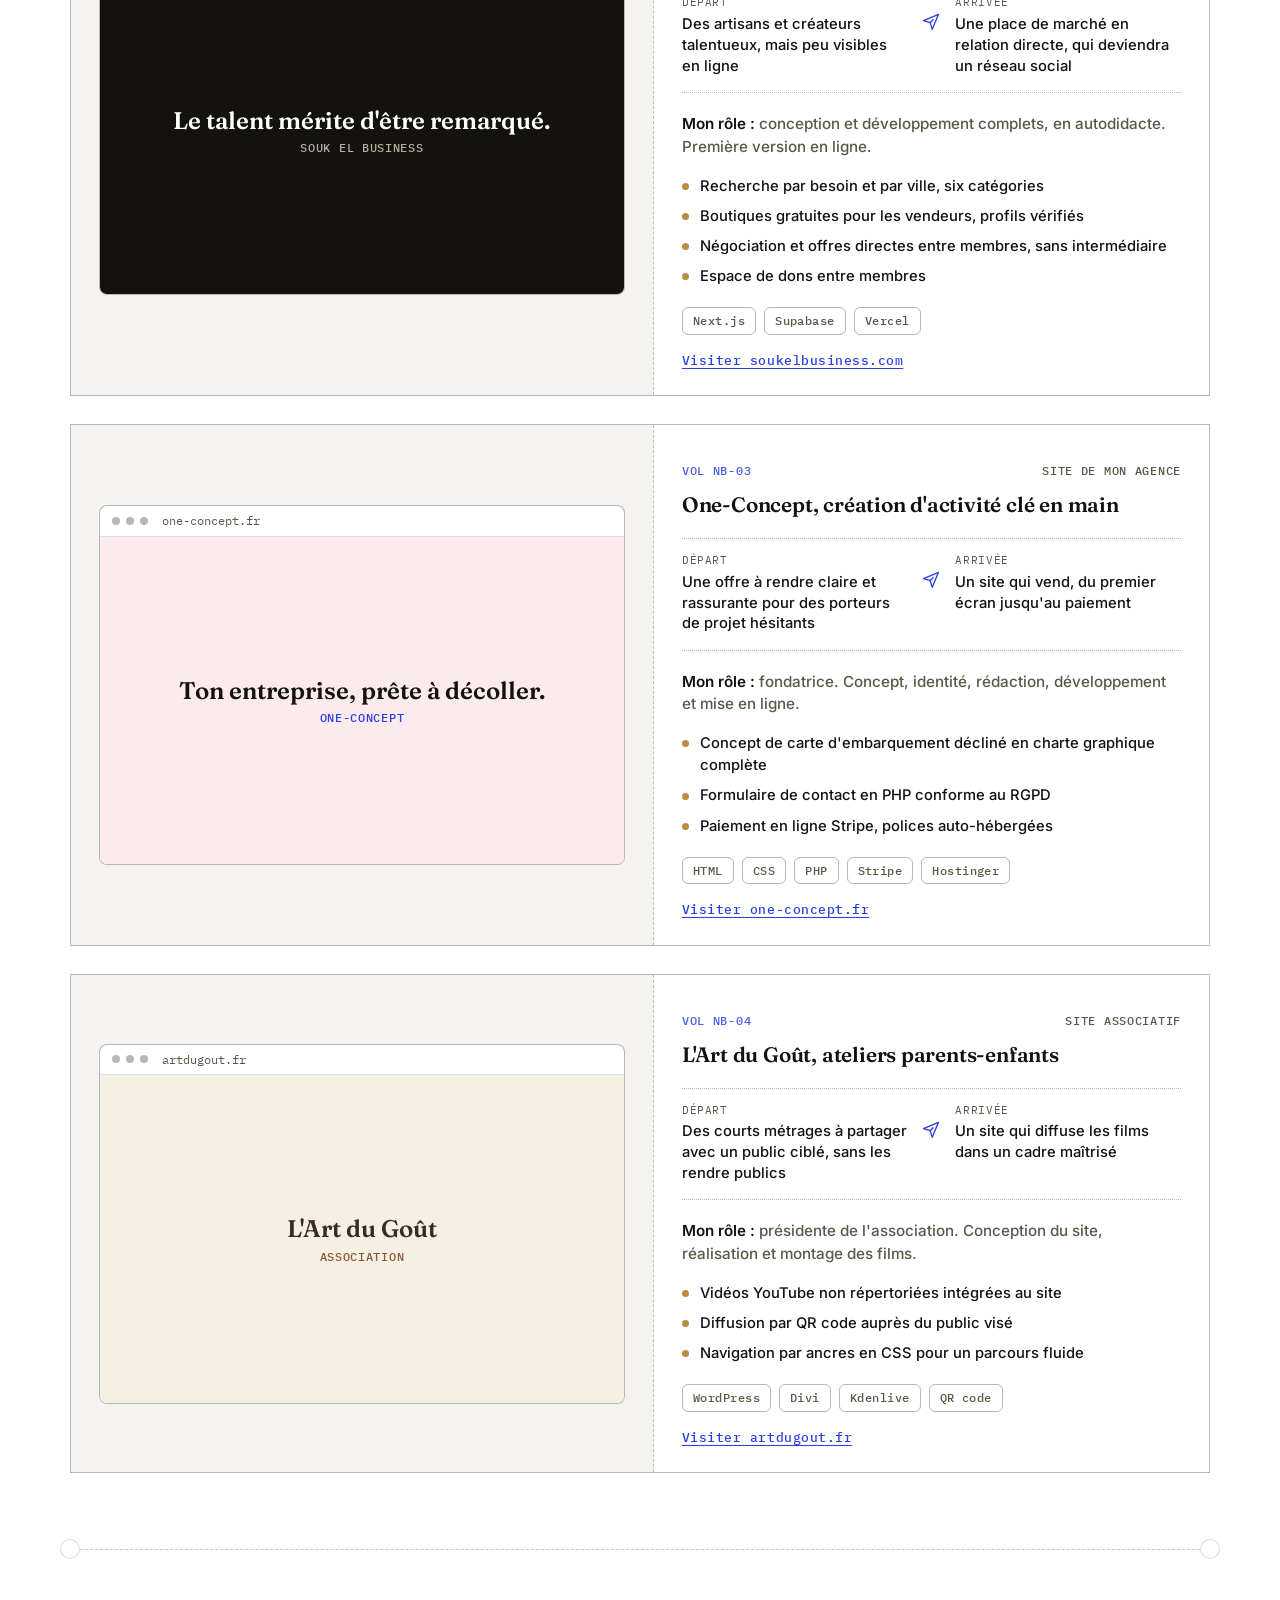
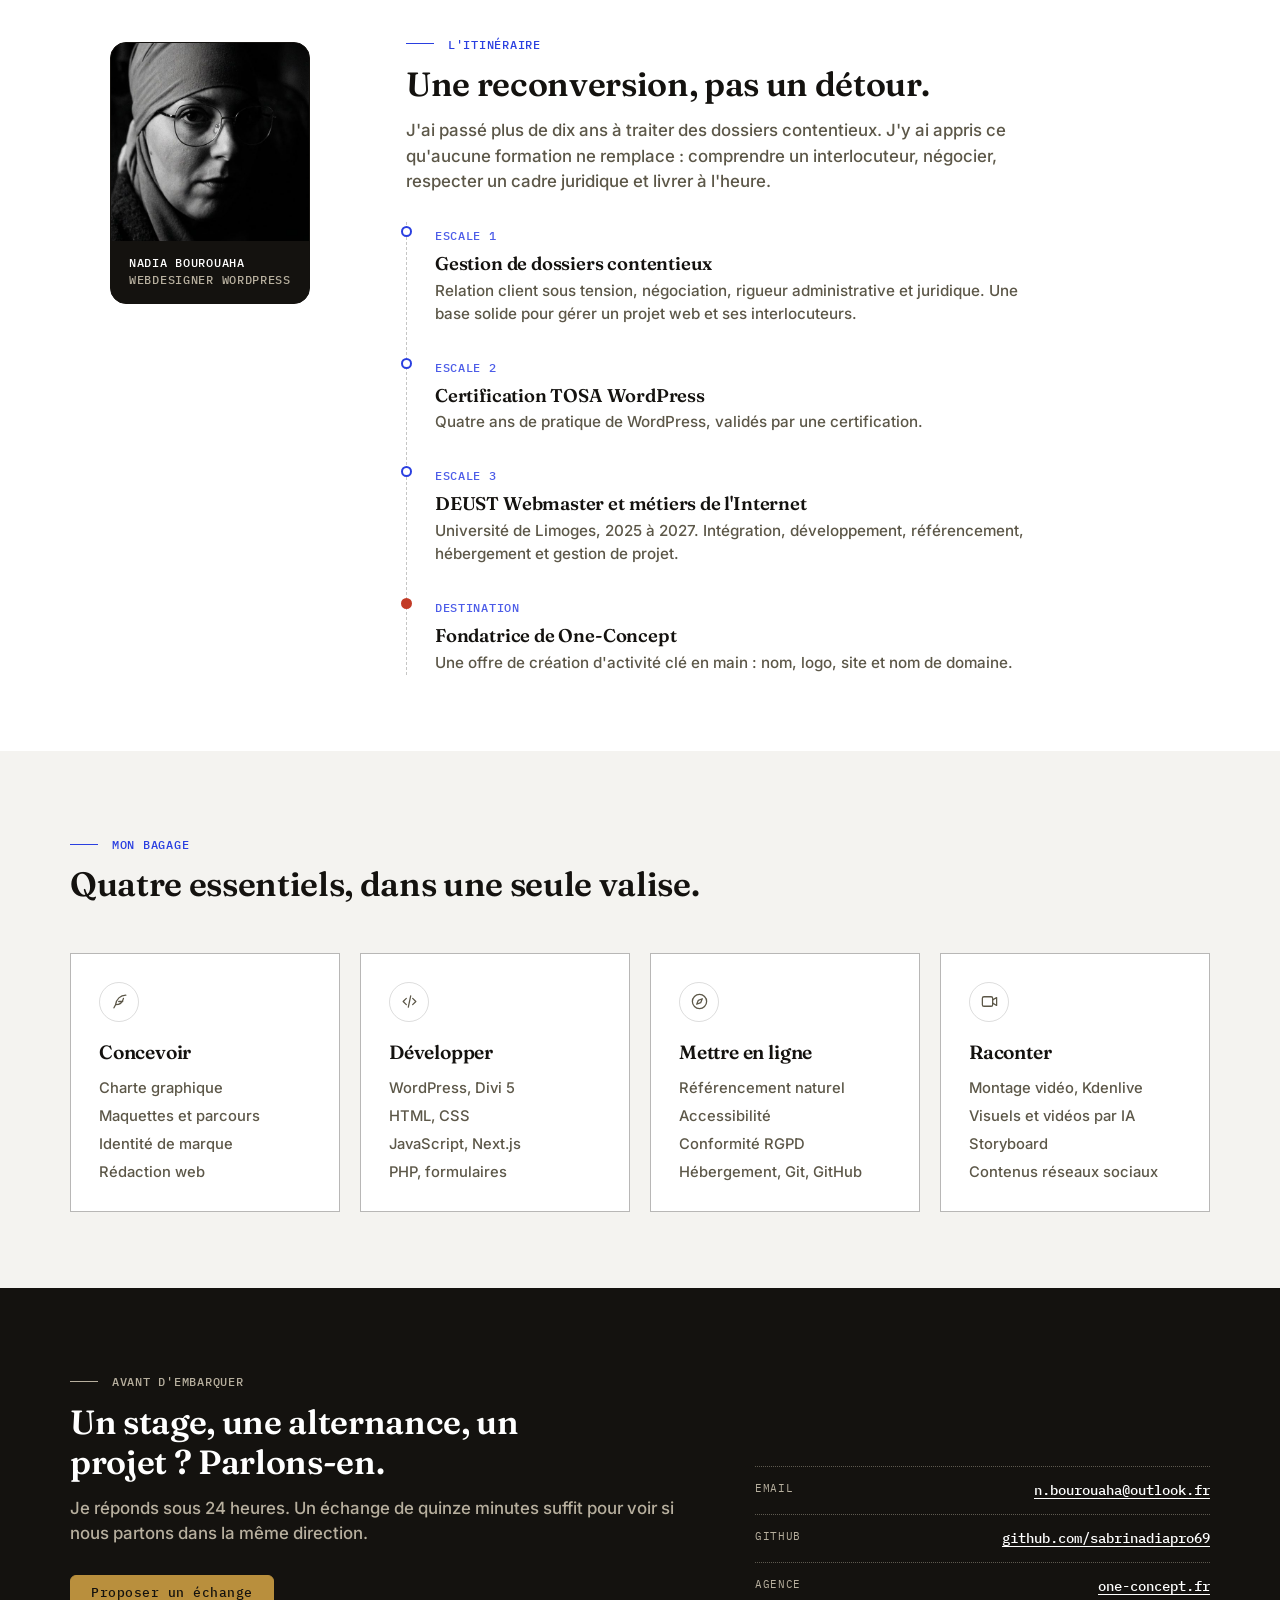
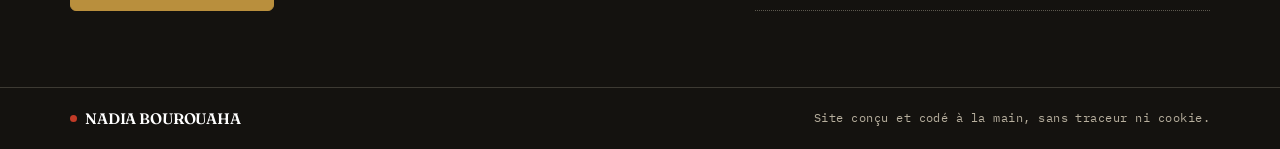
==== commit 2e791401: "projets: ajoute Souk El Business (en construction) Co-Authored-By: Claude Opus 5.5 <noreply@anthropi" ====
--- a/index.html
+++ b/index.html
@@ -69,7 +69,7 @@
       <div class="container">
         <div class="section__tete">
           <p class="label">Ils ont décollé</p>
-          <h2 id="titre-projets">Trois projets, trois départs.</h2>
+          <h2 id="titre-projets">Quatre projets, quatre départs.</h2>
           <p class="lede">Pour chaque site : le point de départ du client, ce que j'ai fait, et où il est arrivé.</p>
         </div>
 
@@ -105,13 +105,41 @@
           <article class="vol">
             <div class="vol__visuel">
               <div class="navigateur">
+                <div class="navigateur__barre" aria-hidden="true"><i></i><i></i><i></i><span>soukelbusiness.com</span></div>
+                <!-- Remplacer ce bloc par une capture : <img src="assets/img/projets/soukelbusiness.webp" alt="Page d'accueil de Souk El Business" width="1280" height="800" loading="lazy"> -->
+                <div class="ecran ecran--encre"><div><strong>Le talent mérite d'être remarqué.</strong><small>Souk El Business</small></div></div>
+              </div>
+            </div>
+            <div class="vol__infos">
+              <p class="vol__code"><span>Vol NB-02</span><span class="statut">En construction</span></p>
+              <h3>Souk El Business, plateforme d'artisans et de créateurs</h3>
+              <dl class="trajet">
+                <div><dt>Départ</dt><dd>Des artisans et créateurs talentueux, mais peu visibles en ligne</dd></div>
+                <svg aria-hidden="true"><use href="#i-avion"/></svg>
+                <div><dt>Arrivée</dt><dd>Une place de marché en relation directe, qui deviendra un réseau social</dd></div>
+              </dl>
+              <p class="vol__role"><strong>Mon rôle :</strong> conception et développement complets, en autodidacte. Première version en ligne.</p>
+              <ul class="puces">
+                <li>Recherche par besoin et par ville, six catégories</li>
+                <li>Boutiques gratuites pour les vendeurs, profils vérifiés</li>
+                <li>Négociation et offres directes entre membres, sans intermédiaire</li>
+                <li>Espace de dons entre membres</li>
+              </ul>
+              <ul class="tags" aria-label="Outils"><li>Next.js</li><li>Supabase</li><li>Vercel</li></ul>
+              <a class="vol__lien" href="https://www.soukelbusiness.com" target="_blank" rel="noopener">Visiter soukelbusiness.com</a>
+            </div>
+          </article>
+
+          <article class="vol">
+            <div class="vol__visuel">
+              <div class="navigateur">
                 <div class="navigateur__barre" aria-hidden="true"><i></i><i></i><i></i><span>one-concept.fr</span></div>
                 <!-- Remplacer ce bloc par une capture : <img src="assets/img/projets/one-concept.webp" alt="Page d'accueil du site One-Concept" width="1280" height="800" loading="lazy"> -->
                 <div class="ecran ecran--blush"><div><strong>Ton entreprise, prête à décoller.</strong><small>One-Concept</small></div></div>
               </div>
             </div>
             <div class="vol__infos">
-              <p class="vol__code"><span>Vol NB-02</span><span>Site de mon agence</span></p>
+              <p class="vol__code"><span>Vol NB-03</span><span>Site de mon agence</span></p>
               <h3>One-Concept, création d'activité clé en main</h3>
               <dl class="trajet">
                 <div><dt>Départ</dt><dd>Une offre à rendre claire et rassurante pour des porteurs de projet hésitants</dd></div>
@@ -138,7 +166,7 @@
               </div>
             </div>
             <div class="vol__infos">
-              <p class="vol__code"><span>Vol NB-03</span><span>Site associatif</span></p>
+              <p class="vol__code"><span>Vol NB-04</span><span>Site associatif</span></p>
               <h3>L'Art du Goût, ateliers parents-enfants</h3>
               <dl class="trajet">
                 <div><dt>Départ</dt><dd>Des courts métrages à partager avec un public ciblé, sans les rendre publics</dd></div>
@@ -214,7 +242,7 @@
           <div class="case">
             <div class="pastille"><svg aria-hidden="true"><use href="#i-code"/></svg></div>
             <h3>Développer</h3>
-            <ul><li>WordPress, Divi 5</li><li>HTML, CSS</li><li>JavaScript, API</li><li>PHP, formulaires</li></ul>
+            <ul><li>WordPress, Divi 5</li><li>HTML, CSS</li><li>JavaScript, Next.js</li><li>PHP, formulaires</li></ul>
           </div>
           <div class="case">
             <div class="pastille"><svg aria-hidden="true"><use href="#i-boussole"/></svg></div>
--- a/assets/css/style.css
+++ b/assets/css/style.css
@@ -124,12 +124,15 @@
 .ecran--blush small { color: var(--blue); }
 .ecran--bordeaux { background: #6B1E23; color: #F8EDE6; }
 .ecran--bordeaux small { color: #E7C9A9; }
+.ecran--encre { background: var(--ink); color: var(--paper); }
+.ecran--encre small { color: var(--sable); }
 .ecran--creme { background: #F6EFE4; color: #3B2A1E; }
 .ecran--creme small { color: #8A5A3B; }
 
 .vol__infos { padding: 28px; display: flex; flex-direction: column; }
 .vol__code { display: flex; justify-content: space-between; gap: 12px; font: 500 .74rem/1 var(--mono); letter-spacing: .06em; text-transform: uppercase; color: var(--blue-soft); margin-bottom: 14px; }
 .vol__code span:last-child { color: var(--ink-soft); }
+.vol__code .statut { border: 1px solid currentColor; border-radius: 6px; padding: 4px 8px; margin-top: -4px; }
 .trajet { display: grid; grid-template-columns: minmax(0, 1fr) auto minmax(0, 1fr); gap: 14px; align-items: start; margin: 20px 0; padding: 16px 0; border-top: 1px dotted var(--line-card); border-bottom: 1px dotted var(--line-card); }
 .trajet dt { font: 400 .68rem/1 var(--mono); letter-spacing: .06em; text-transform: uppercase; color: var(--ink-soft); margin-bottom: 6px; }
 .trajet dd { margin: 0; font-size: .92rem; line-height: 1.4; }
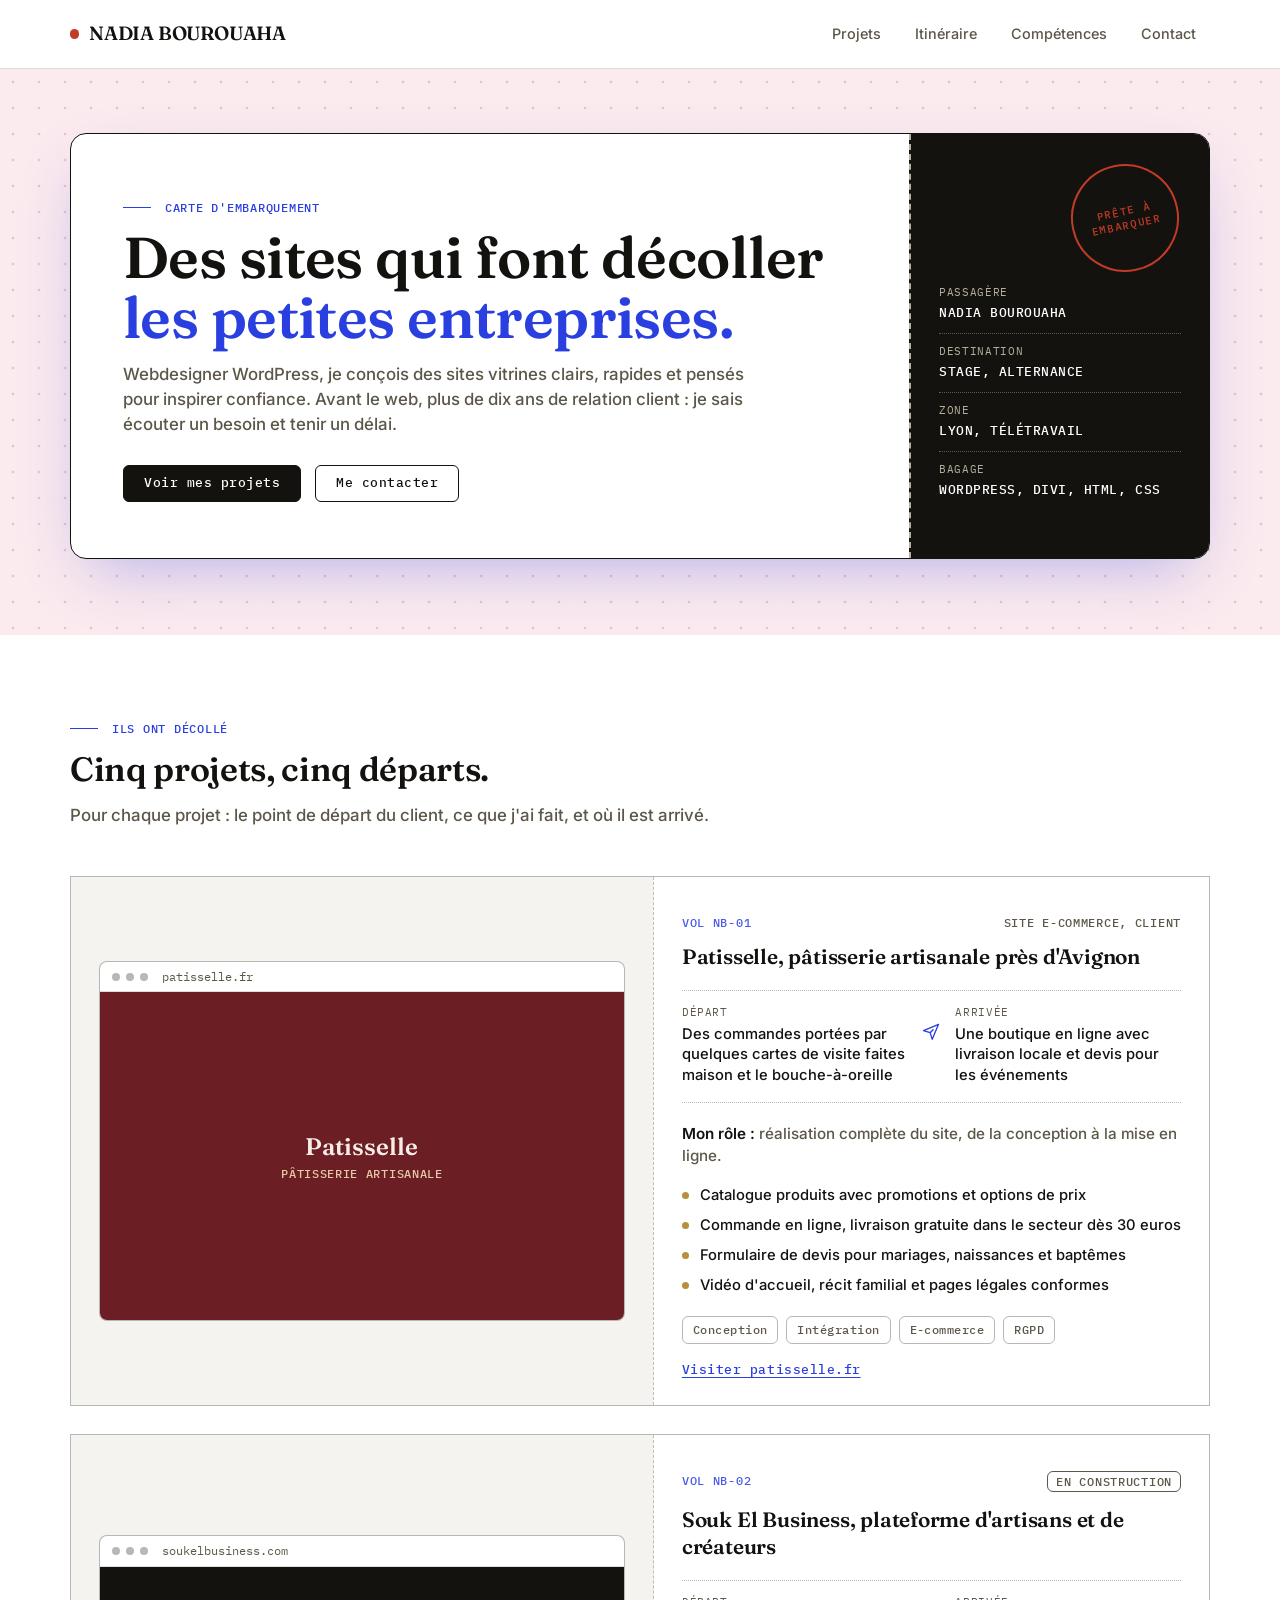
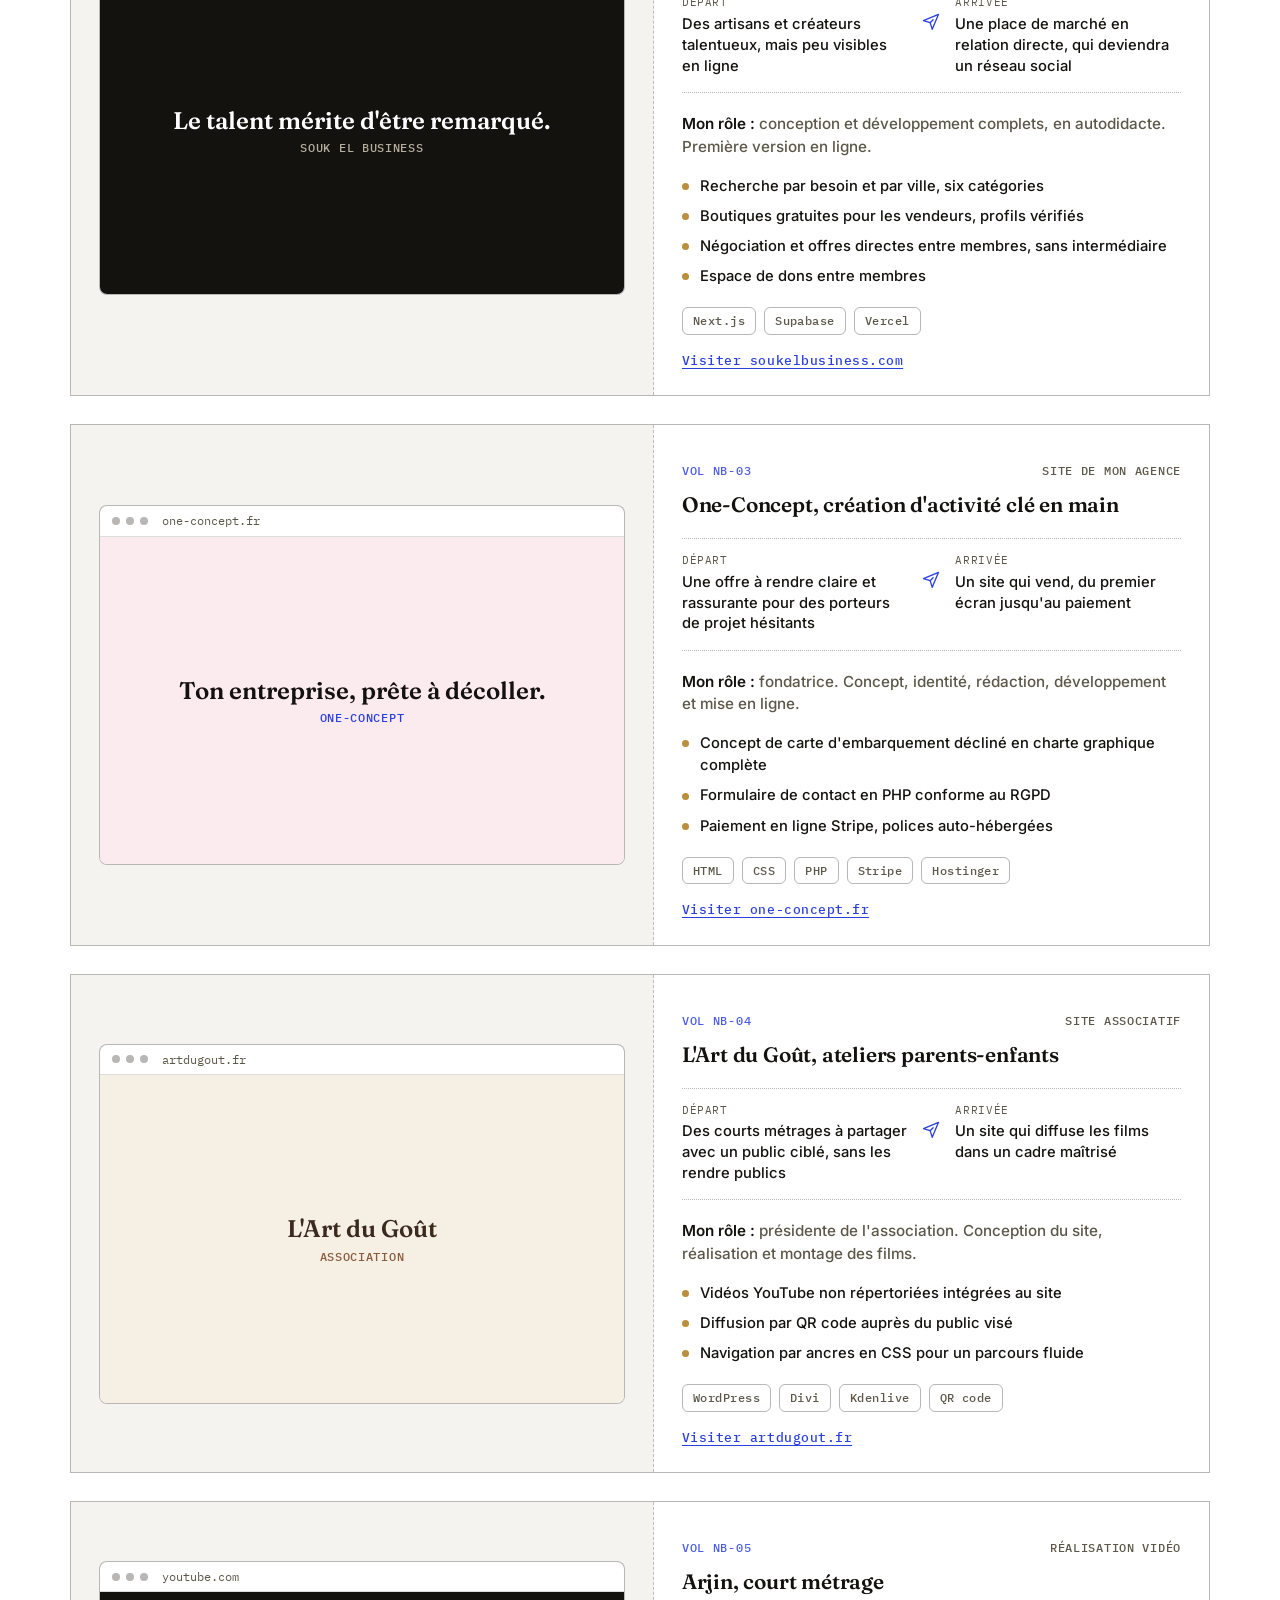
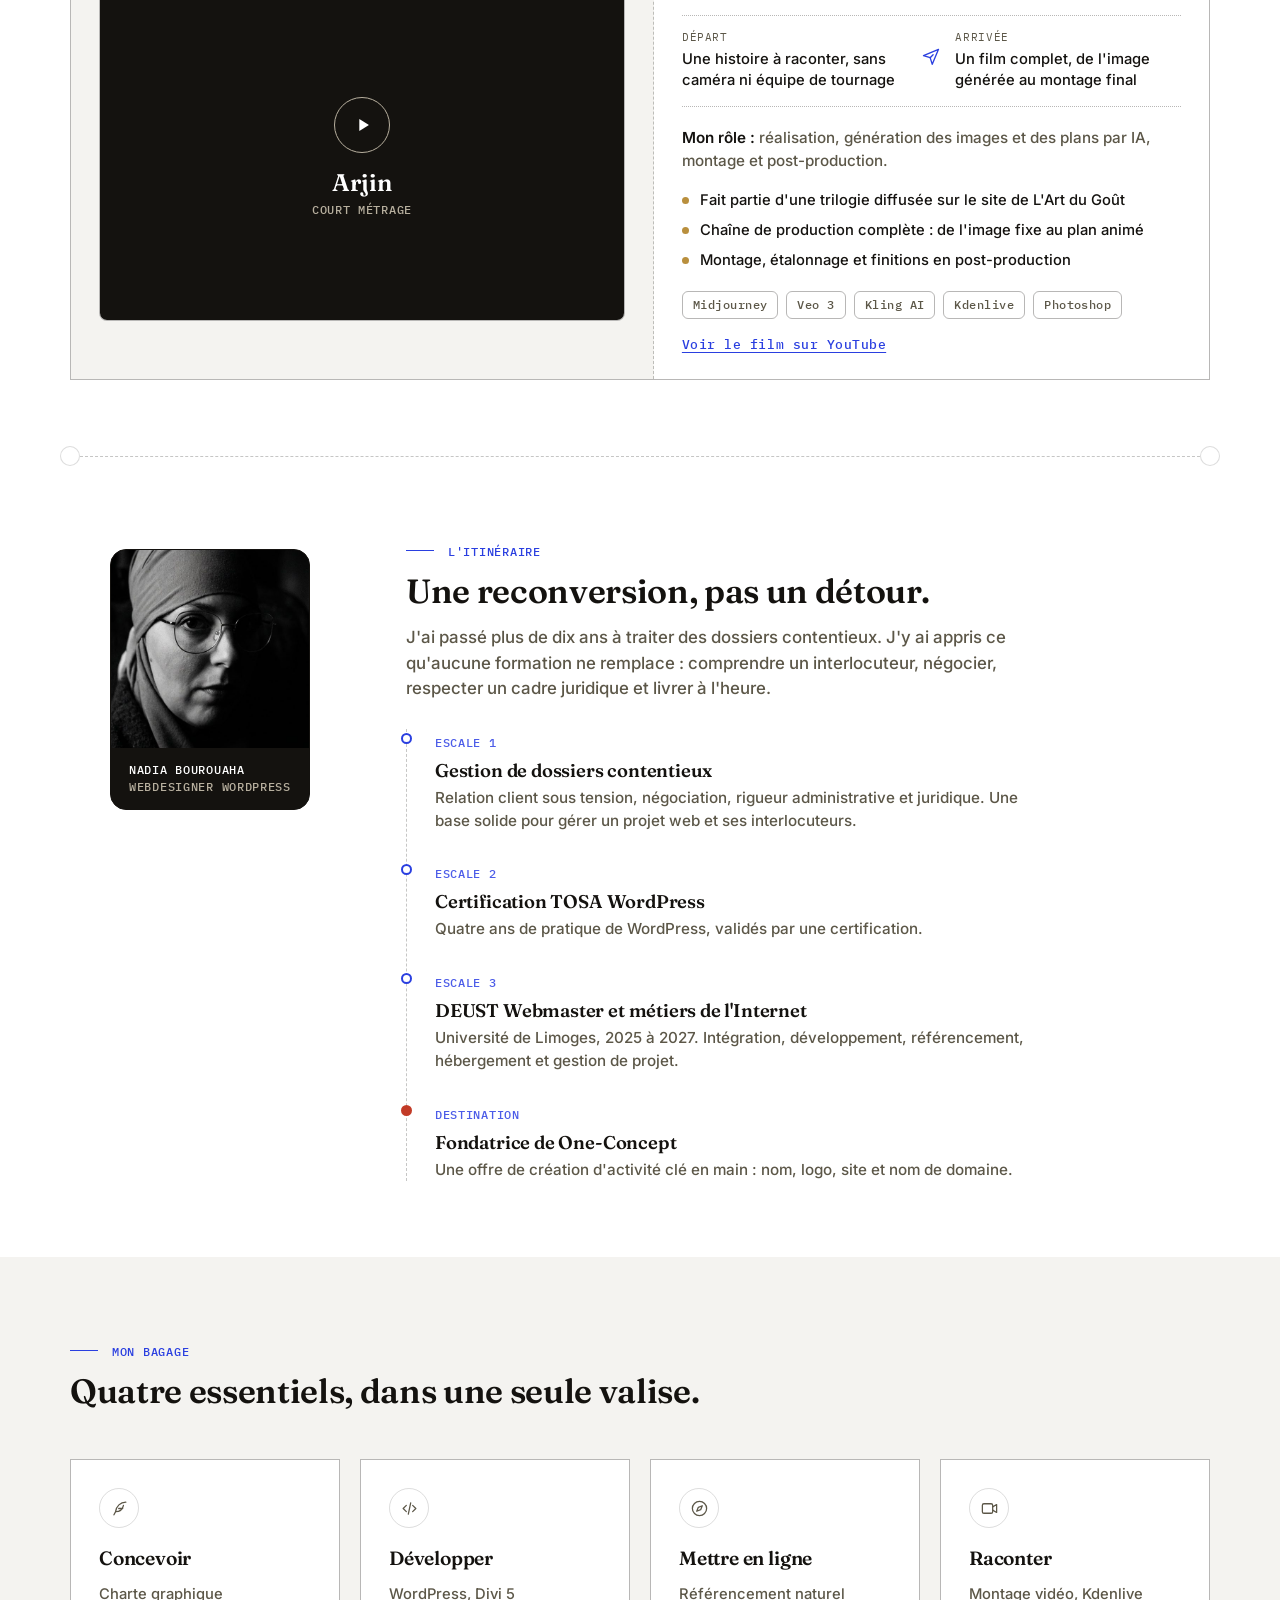
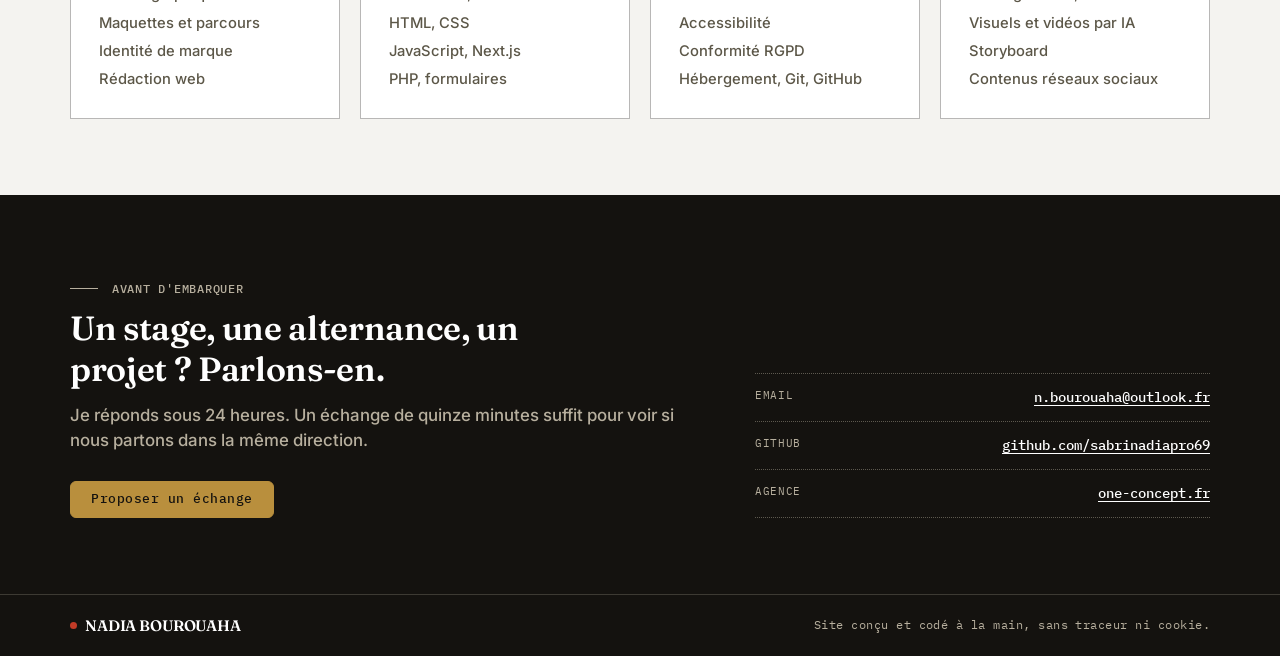
==== commit 2d8d480e: "projets: ajoute le court métrage Arjin (lien YouTube) Co-Authored-By: Claude Opus 5.5 <noreply@anthr" ====
--- a/index.html
+++ b/index.html
@@ -25,6 +25,7 @@
     <symbol id="i-code" viewBox="0 0 24 24" fill="none" stroke="currentColor" stroke-width="1.6" stroke-linecap="round" stroke-linejoin="round"><path d="m8 8-4 4 4 4"/><path d="m16 8 4 4-4 4"/><path d="m13.5 5-3 14"/></symbol>
     <symbol id="i-boussole" viewBox="0 0 24 24" fill="none" stroke="currentColor" stroke-width="1.6" stroke-linecap="round" stroke-linejoin="round"><circle cx="12" cy="12" r="9"/><path d="m15.5 8.5-2 5-5 2 2-5 5-2Z"/></symbol>
     <symbol id="i-camera" viewBox="0 0 24 24" fill="none" stroke="currentColor" stroke-width="1.6" stroke-linecap="round" stroke-linejoin="round"><rect x="3" y="6" width="13" height="12" rx="2"/><path d="m16 10 5-3v10l-5-3"/></symbol>
+    <symbol id="i-lecture" viewBox="0 0 24 24" fill="currentColor"><path d="M8 5.5v13l10.5-6.5L8 5.5Z"/></symbol>
   </svg>
 
   <header class="header">
@@ -69,8 +70,8 @@
       <div class="container">
         <div class="section__tete">
           <p class="label">Ils ont décollé</p>
-          <h2 id="titre-projets">Quatre projets, quatre départs.</h2>
-          <p class="lede">Pour chaque site : le point de départ du client, ce que j'ai fait, et où il est arrivé.</p>
+          <h2 id="titre-projets">Cinq projets, cinq départs.</h2>
+          <p class="lede">Pour chaque projet : le point de départ du client, ce que j'ai fait, et où il est arrivé.</p>
         </div>
 
         <div class="vols">
@@ -181,6 +182,34 @@
               </ul>
               <ul class="tags" aria-label="Outils"><li>WordPress</li><li>Divi</li><li>Kdenlive</li><li>QR code</li></ul>
               <a class="vol__lien" href="https://www.artdugout.fr" target="_blank" rel="noopener">Visiter artdugout.fr</a>
+            </div>
+          </article>
+
+          <article class="vol">
+            <div class="vol__visuel">
+              <div class="navigateur">
+                <div class="navigateur__barre" aria-hidden="true"><i></i><i></i><i></i><span>youtube.com</span></div>
+                <a class="ecran ecran--film" href="https://youtu.be/AFqn7pDqtOc" target="_blank" rel="noopener" aria-label="Voir le court métrage Arjin sur YouTube">
+                  <div><span class="lecture" aria-hidden="true"><svg><use href="#i-lecture"/></svg></span><strong>Arjin</strong><small>Court métrage</small></div>
+                </a>
+              </div>
+            </div>
+            <div class="vol__infos">
+              <p class="vol__code"><span>Vol NB-05</span><span>Réalisation vidéo</span></p>
+              <h3>Arjin, court métrage</h3>
+              <dl class="trajet">
+                <div><dt>Départ</dt><dd>Une histoire à raconter, sans caméra ni équipe de tournage</dd></div>
+                <svg aria-hidden="true"><use href="#i-avion"/></svg>
+                <div><dt>Arrivée</dt><dd>Un film complet, de l'image générée au montage final</dd></div>
+              </dl>
+              <p class="vol__role"><strong>Mon rôle :</strong> réalisation, génération des images et des plans par IA, montage et post-production.</p>
+              <ul class="puces">
+                <li>Fait partie d'une trilogie diffusée sur le site de L'Art du Goût</li>
+                <li>Chaîne de production complète : de l'image fixe au plan animé</li>
+                <li>Montage, étalonnage et finitions en post-production</li>
+              </ul>
+              <ul class="tags" aria-label="Outils"><li>Midjourney</li><li>Veo 3</li><li>Kling AI</li><li>Kdenlive</li><li>Photoshop</li></ul>
+              <a class="vol__lien" href="https://youtu.be/AFqn7pDqtOc" target="_blank" rel="noopener">Voir le film sur YouTube</a>
             </div>
           </article>
 
--- a/assets/css/style.css
+++ b/assets/css/style.css
@@ -126,6 +126,12 @@
 .ecran--bordeaux small { color: #E7C9A9; }
 .ecran--encre { background: var(--ink); color: var(--paper); }
 .ecran--encre small { color: var(--sable); }
+.ecran--film { background: var(--ink); color: var(--paper); text-decoration: none; }
+.ecran--film:hover { color: var(--paper); }
+.ecran--film small { color: var(--sable); }
+.lecture { display: grid; place-items: center; width: 56px; height: 56px; margin: 0 auto 16px; border-radius: 50%; border: 1.5px solid var(--sable); color: var(--paper); transition: background .2s, border-color .2s; }
+.lecture svg { width: 22px; height: 22px; margin-left: 3px; }
+.ecran--film:hover .lecture { background: var(--rose); border-color: var(--rose); }
 .ecran--creme { background: #F6EFE4; color: #3B2A1E; }
 .ecran--creme small { color: #8A5A3B; }
 
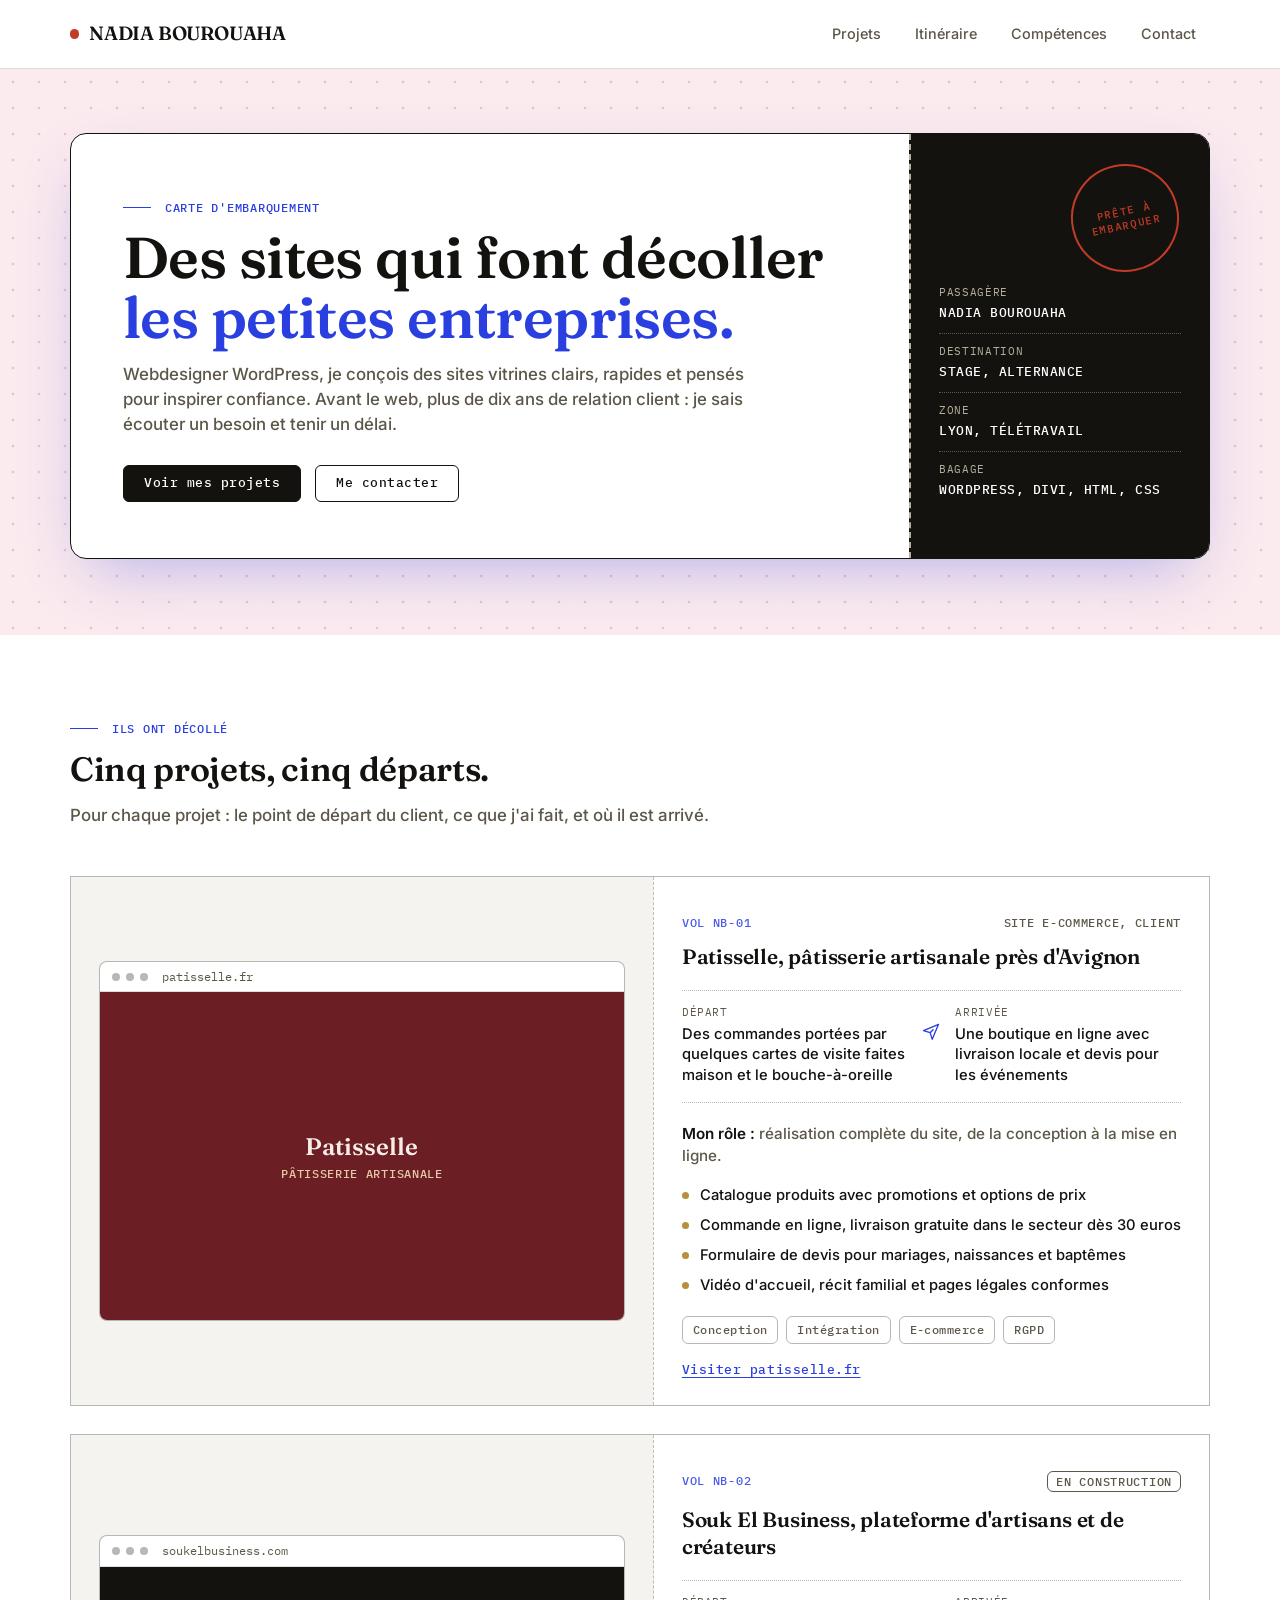
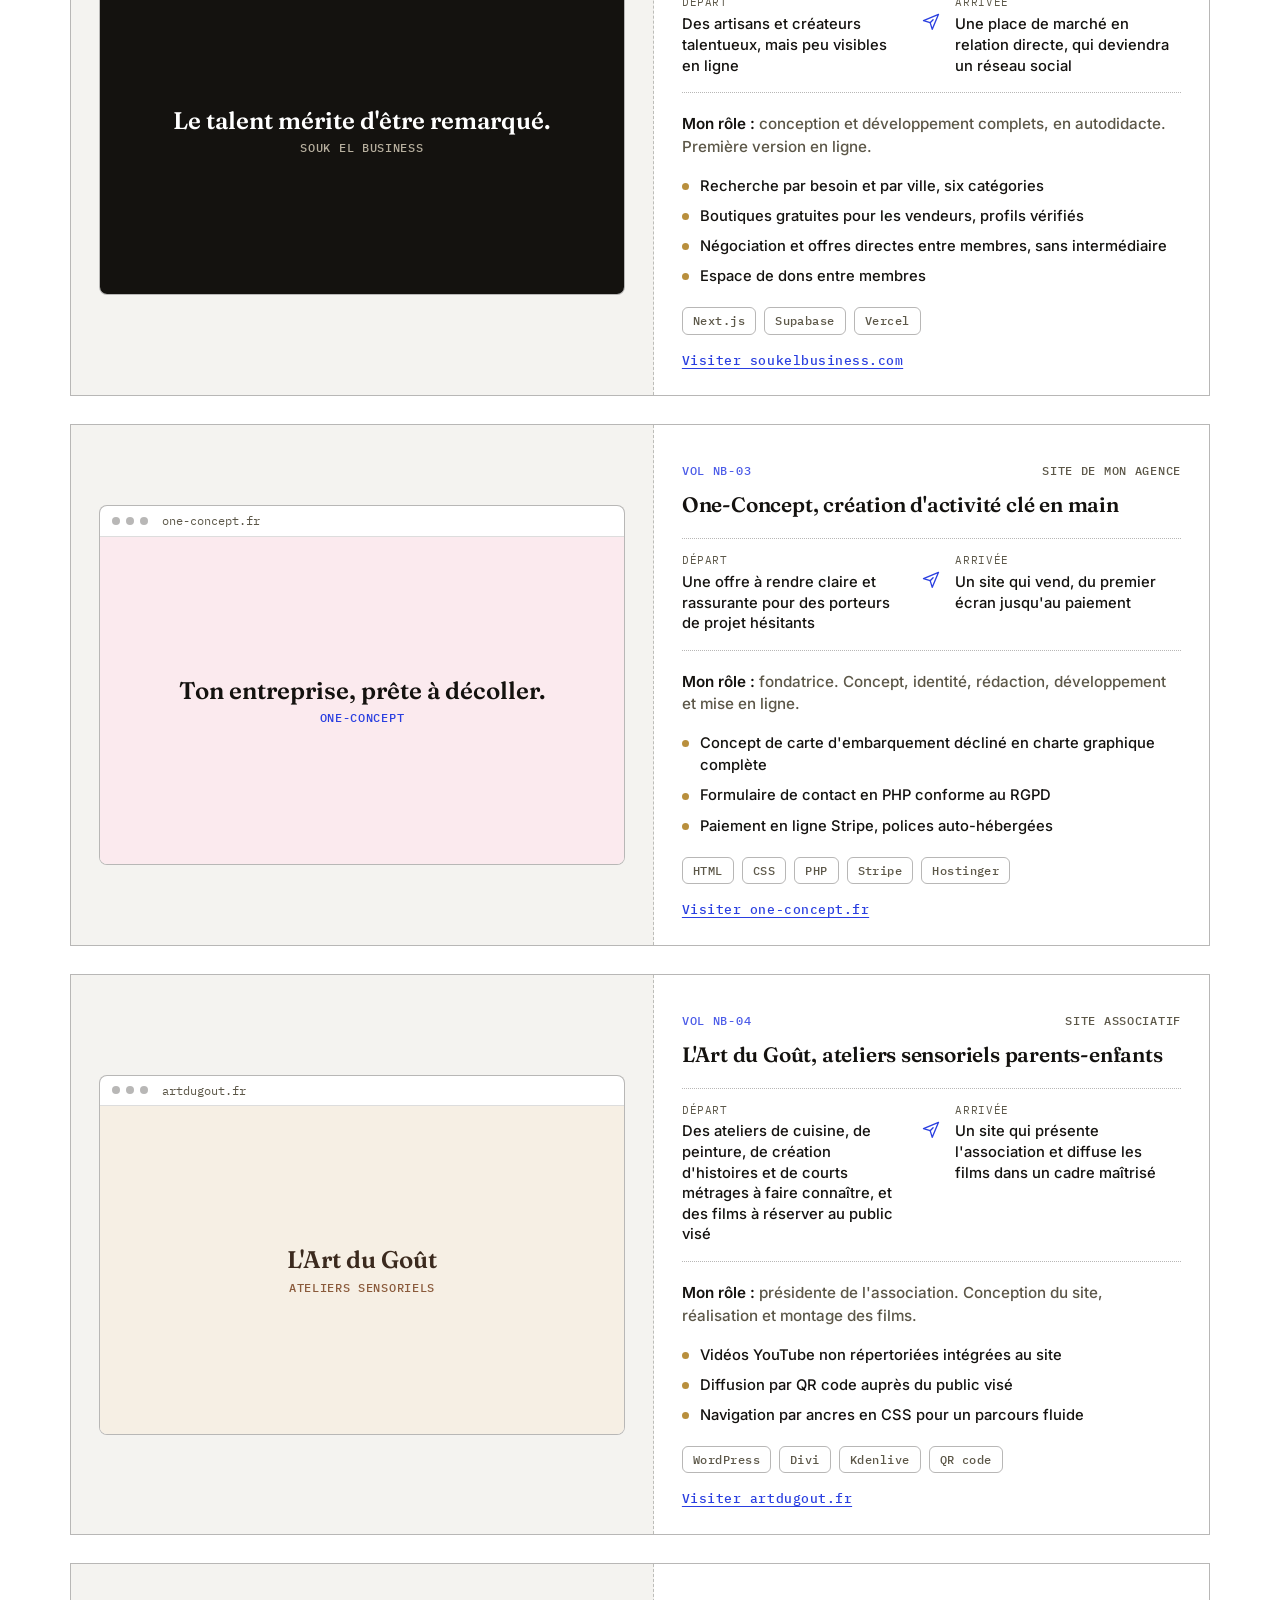
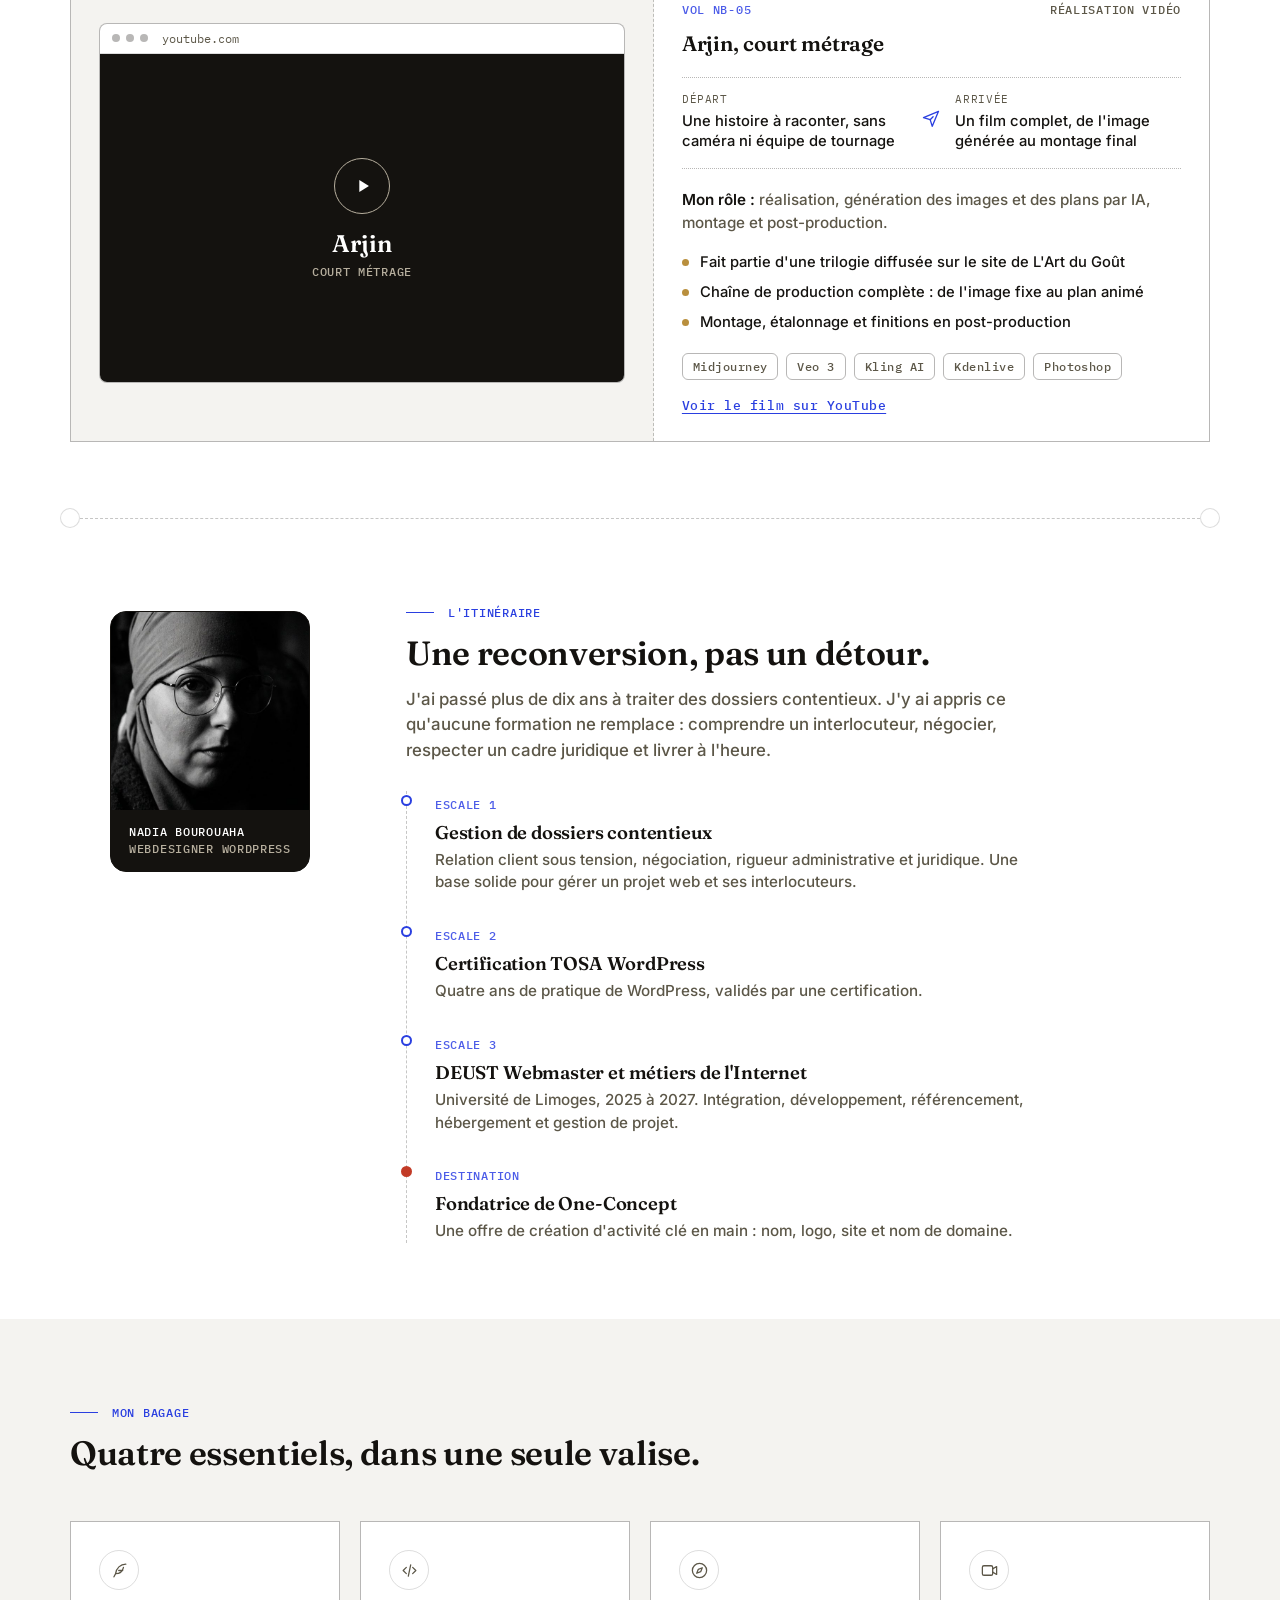
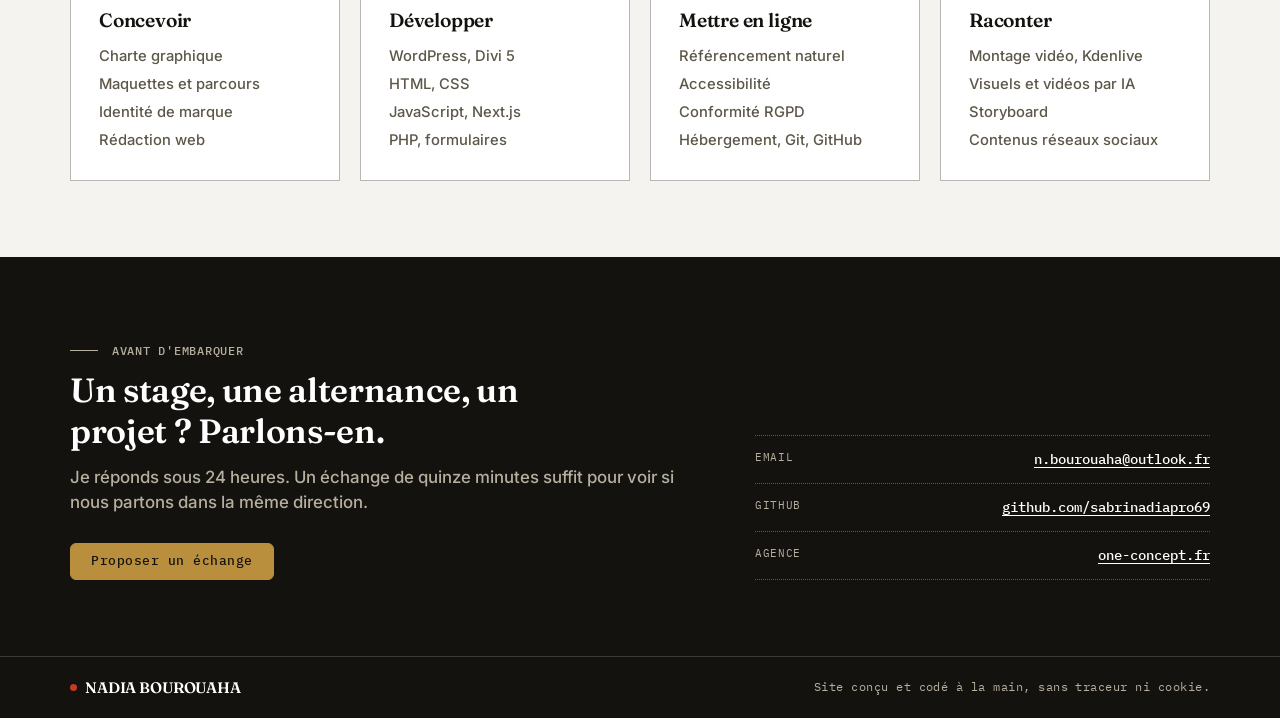
==== commit e6e6cb07: "projets: précise les ateliers de L'Art du Goût Co-Authored-By: Claude Opus 5.5 <noreply@anthropic.co" ====
--- a/index.html
+++ b/index.html
@@ -163,16 +163,16 @@
               <div class="navigateur">
                 <div class="navigateur__barre" aria-hidden="true"><i></i><i></i><i></i><span>artdugout.fr</span></div>
                 <!-- Remplacer ce bloc par une capture : <img src="assets/img/projets/artdugout.webp" alt="Page d'accueil du site L'Art du Goût" width="1280" height="800" loading="lazy"> -->
-                <div class="ecran ecran--creme"><div><strong>L'Art du Goût</strong><small>Association</small></div></div>
+                <div class="ecran ecran--creme"><div><strong>L'Art du Goût</strong><small>Ateliers sensoriels</small></div></div>
               </div>
             </div>
             <div class="vol__infos">
               <p class="vol__code"><span>Vol NB-04</span><span>Site associatif</span></p>
-              <h3>L'Art du Goût, ateliers parents-enfants</h3>
-              <dl class="trajet">
-                <div><dt>Départ</dt><dd>Des courts métrages à partager avec un public ciblé, sans les rendre publics</dd></div>
-                <svg aria-hidden="true"><use href="#i-avion"/></svg>
-                <div><dt>Arrivée</dt><dd>Un site qui diffuse les films dans un cadre maîtrisé</dd></div>
+              <h3>L'Art du Goût, ateliers sensoriels parents-enfants</h3>
+              <dl class="trajet">
+                <div><dt>Départ</dt><dd>Des ateliers de cuisine, de peinture, de création d'histoires et de courts métrages à faire connaître, et des films à réserver au public visé</dd></div>
+                <svg aria-hidden="true"><use href="#i-avion"/></svg>
+                <div><dt>Arrivée</dt><dd>Un site qui présente l'association et diffuse les films dans un cadre maîtrisé</dd></div>
               </dl>
               <p class="vol__role"><strong>Mon rôle :</strong> présidente de l'association. Conception du site, réalisation et montage des films.</p>
               <ul class="puces">
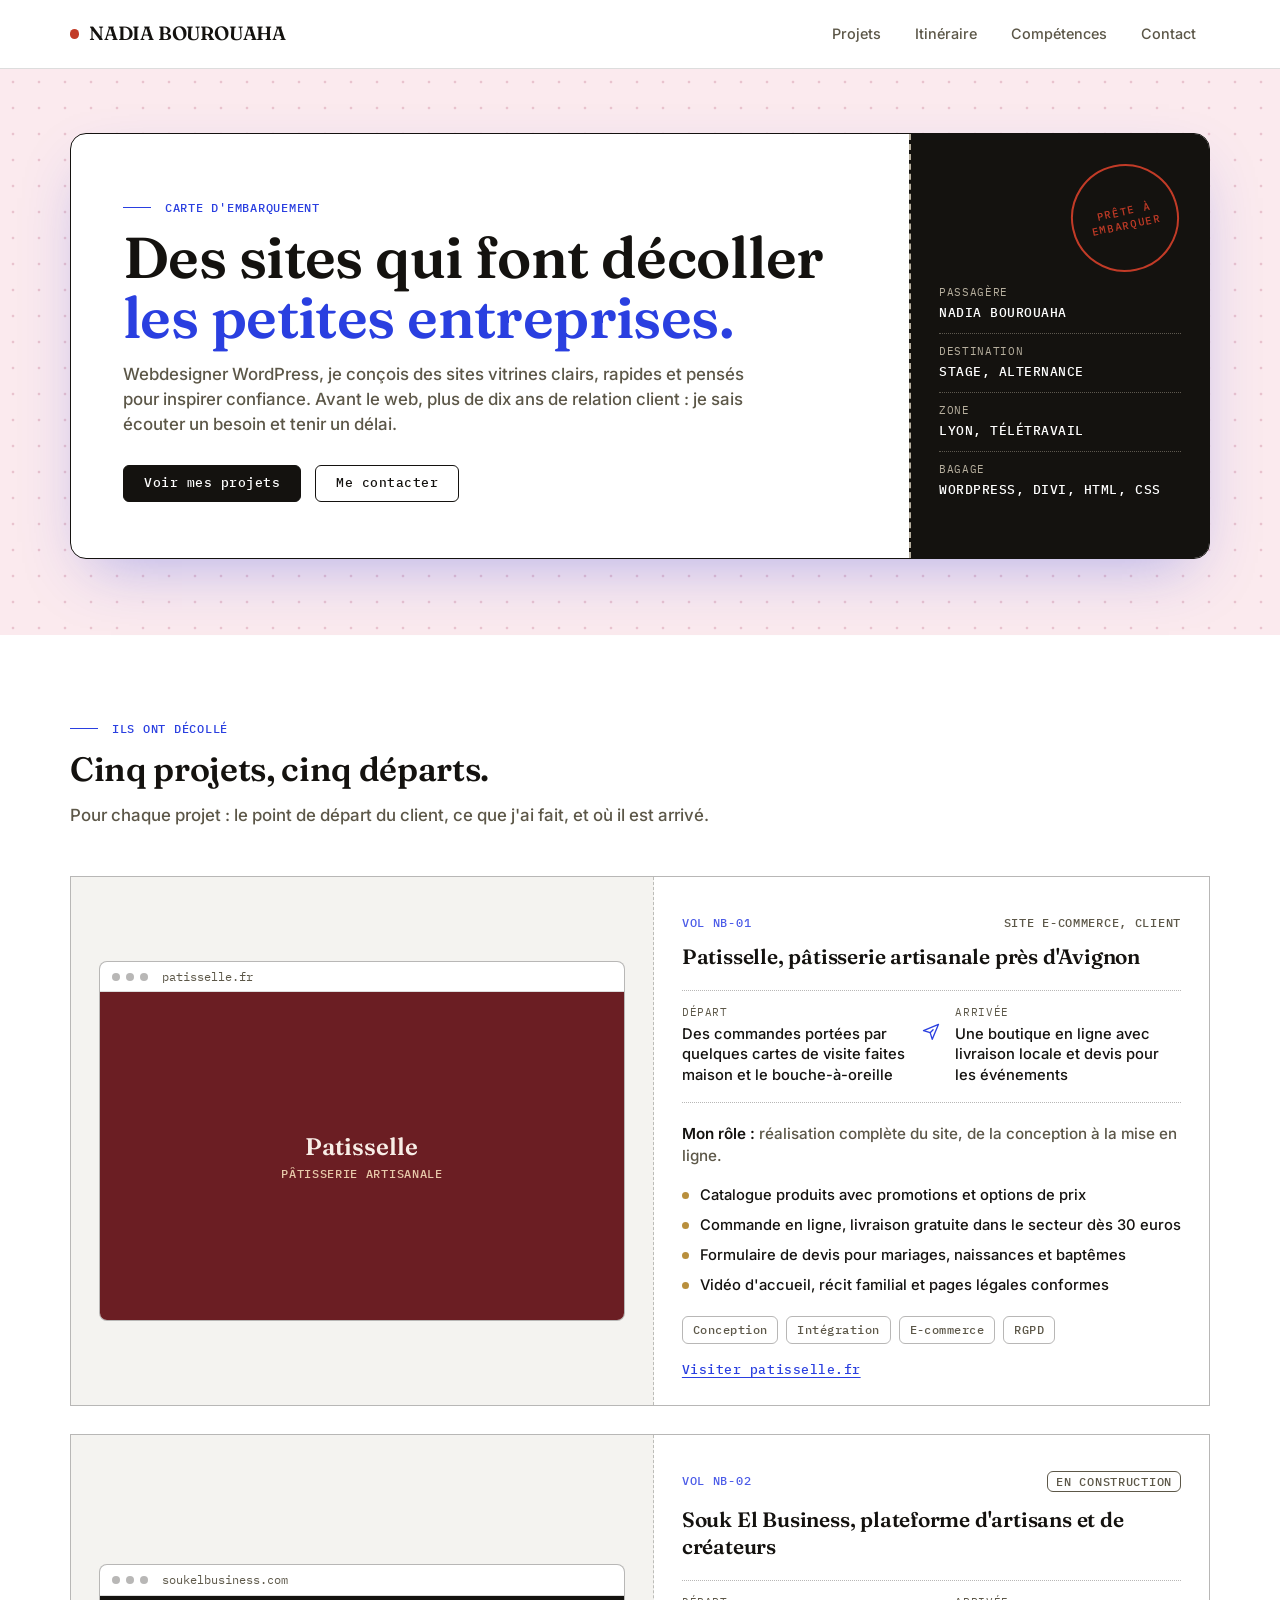
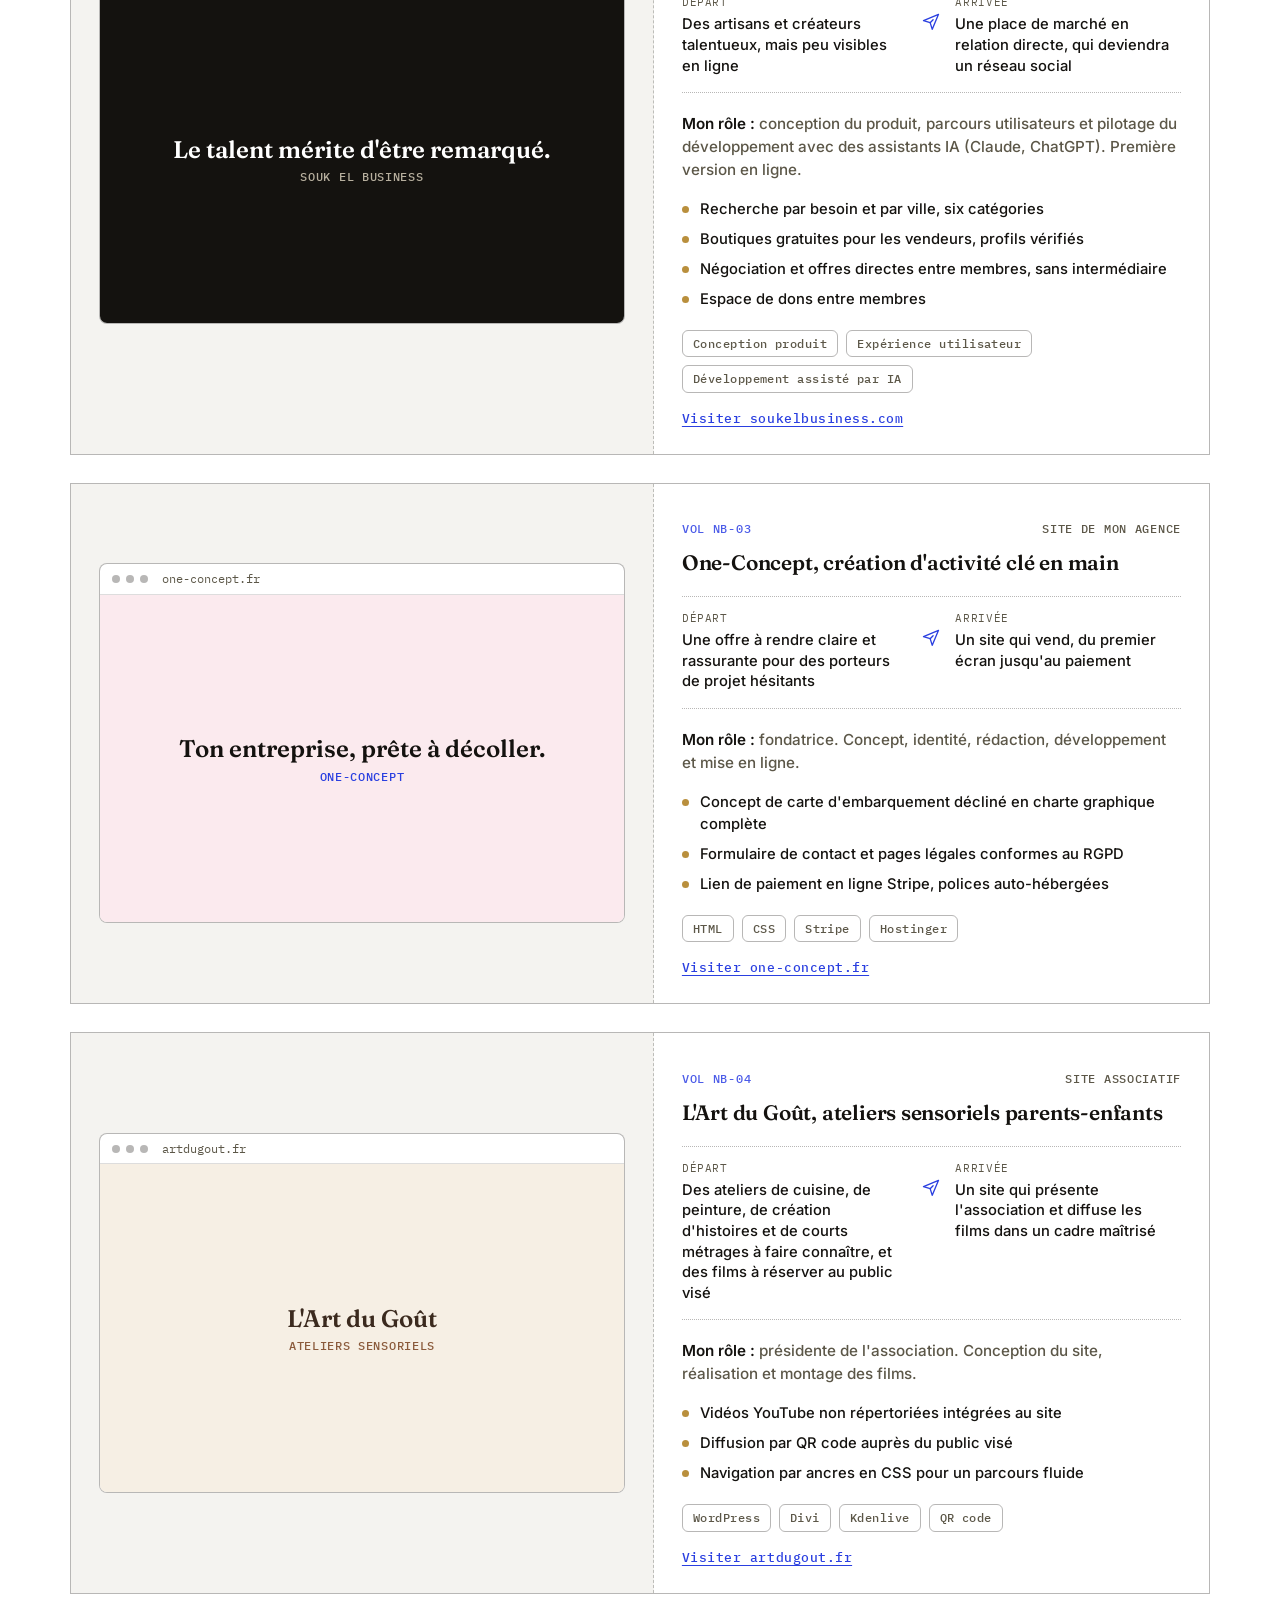
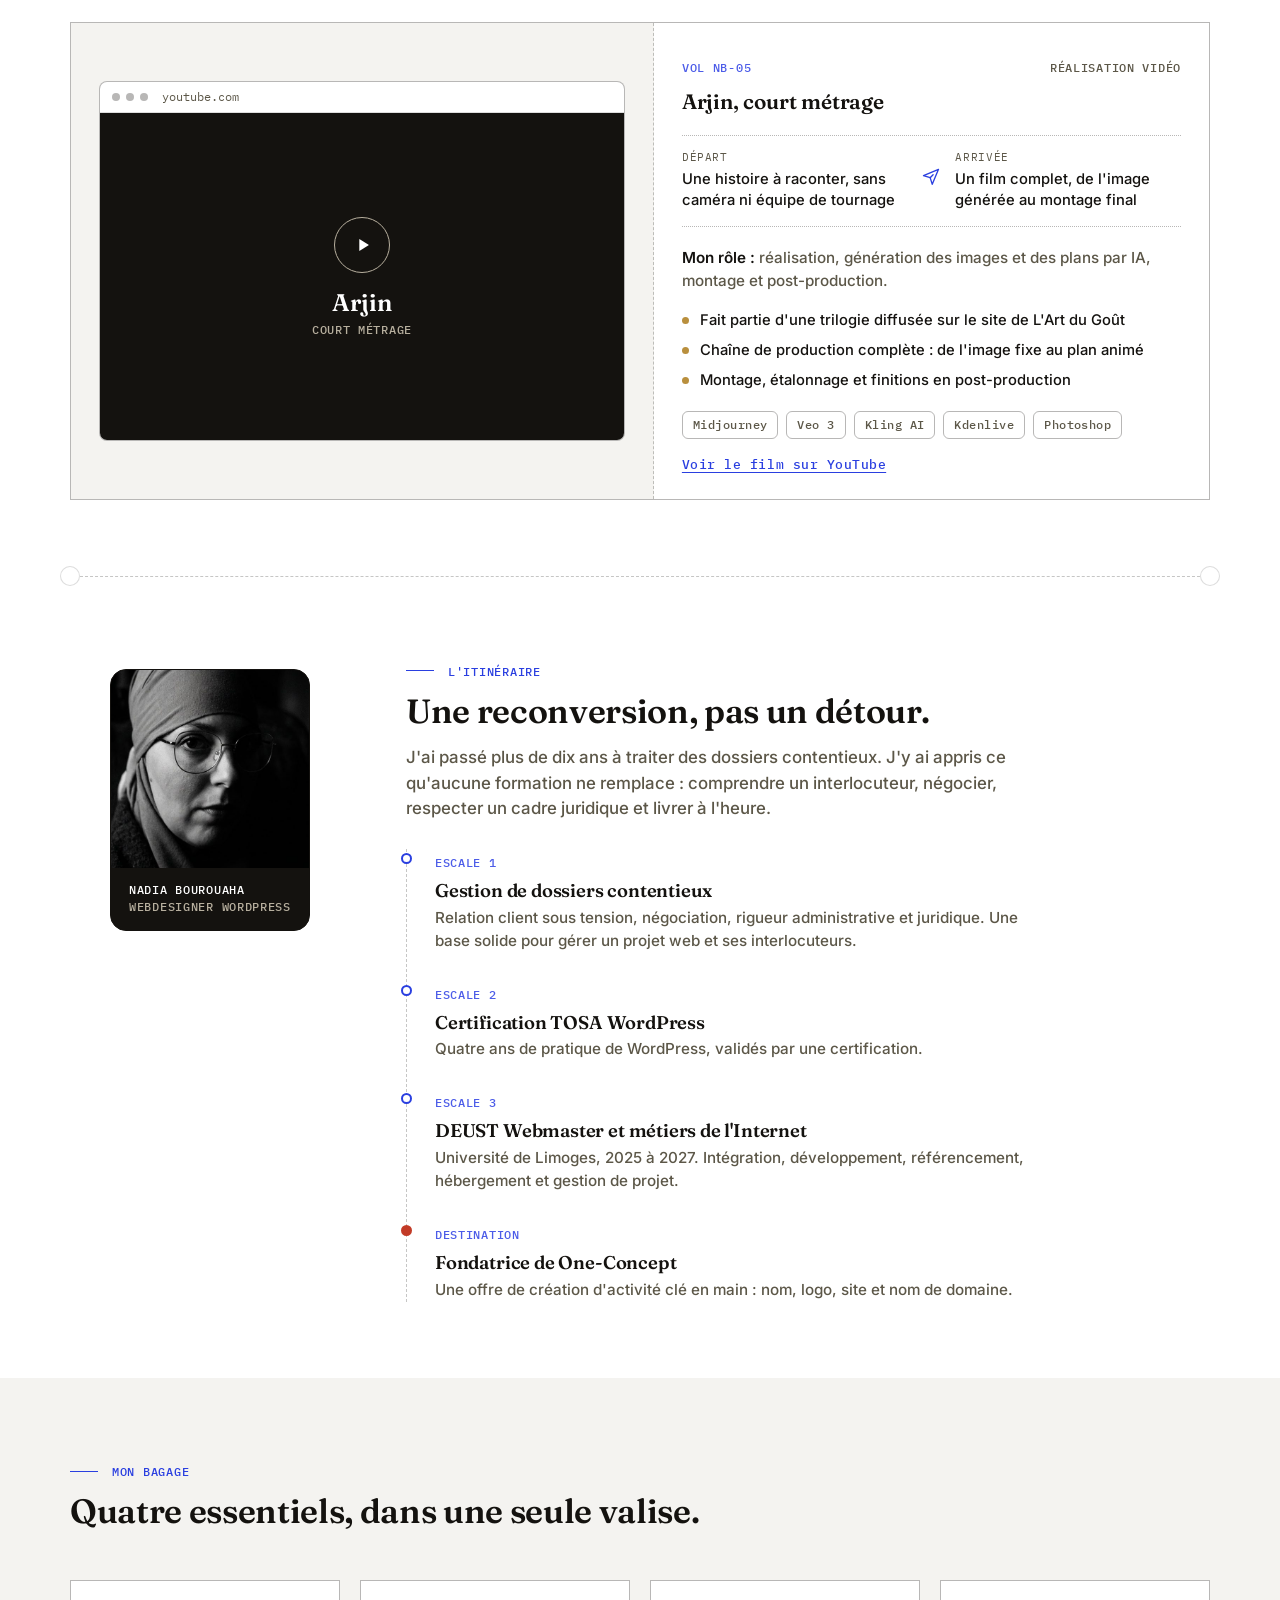
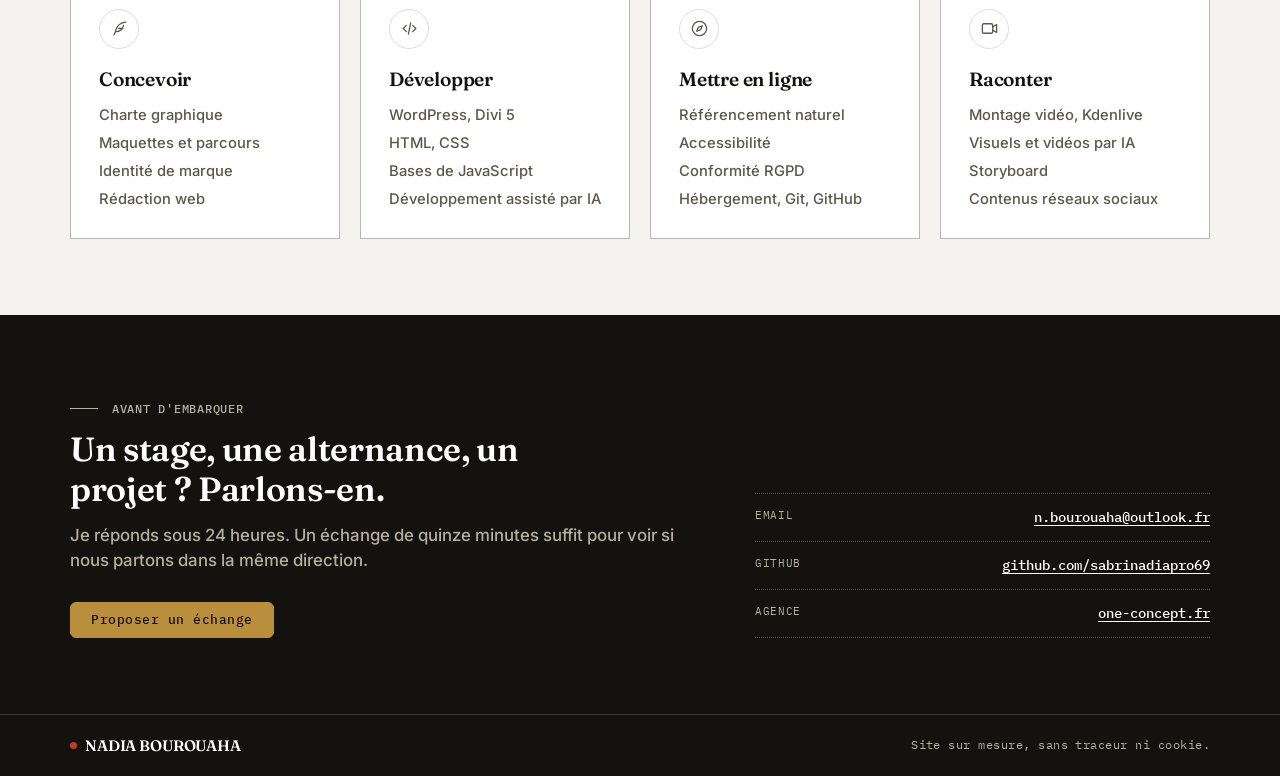
==== commit 990a2cae: "contenu: compétences alignées sur le niveau réel (sans Next.js ni PHP) Co-Authored-By: Claude Opus 5" ====
--- a/index.html
+++ b/index.html
@@ -119,14 +119,14 @@
                 <svg aria-hidden="true"><use href="#i-avion"/></svg>
                 <div><dt>Arrivée</dt><dd>Une place de marché en relation directe, qui deviendra un réseau social</dd></div>
               </dl>
-              <p class="vol__role"><strong>Mon rôle :</strong> conception et développement complets, en autodidacte. Première version en ligne.</p>
+              <p class="vol__role"><strong>Mon rôle :</strong> conception du produit, parcours utilisateurs et pilotage du développement avec des assistants IA (Claude, ChatGPT). Première version en ligne.</p>
               <ul class="puces">
                 <li>Recherche par besoin et par ville, six catégories</li>
                 <li>Boutiques gratuites pour les vendeurs, profils vérifiés</li>
                 <li>Négociation et offres directes entre membres, sans intermédiaire</li>
                 <li>Espace de dons entre membres</li>
               </ul>
-              <ul class="tags" aria-label="Outils"><li>Next.js</li><li>Supabase</li><li>Vercel</li></ul>
+              <ul class="tags" aria-label="Compétences"><li>Conception produit</li><li>Expérience utilisateur</li><li>Développement assisté par IA</li></ul>
               <a class="vol__lien" href="https://www.soukelbusiness.com" target="_blank" rel="noopener">Visiter soukelbusiness.com</a>
             </div>
           </article>
@@ -150,10 +150,10 @@
               <p class="vol__role"><strong>Mon rôle :</strong> fondatrice. Concept, identité, rédaction, développement et mise en ligne.</p>
               <ul class="puces">
                 <li>Concept de carte d'embarquement décliné en charte graphique complète</li>
-                <li>Formulaire de contact en PHP conforme au RGPD</li>
-                <li>Paiement en ligne Stripe, polices auto-hébergées</li>
-              </ul>
-              <ul class="tags" aria-label="Outils"><li>HTML</li><li>CSS</li><li>PHP</li><li>Stripe</li><li>Hostinger</li></ul>
+                <li>Formulaire de contact et pages légales conformes au RGPD</li>
+                <li>Lien de paiement en ligne Stripe, polices auto-hébergées</li>
+              </ul>
+              <ul class="tags" aria-label="Outils"><li>HTML</li><li>CSS</li><li>Stripe</li><li>Hostinger</li></ul>
               <a class="vol__lien" href="https://one-concept.fr" target="_blank" rel="noopener">Visiter one-concept.fr</a>
             </div>
           </article>
@@ -271,7 +271,7 @@
           <div class="case">
             <div class="pastille"><svg aria-hidden="true"><use href="#i-code"/></svg></div>
             <h3>Développer</h3>
-            <ul><li>WordPress, Divi 5</li><li>HTML, CSS</li><li>JavaScript, Next.js</li><li>PHP, formulaires</li></ul>
+            <ul><li>WordPress, Divi 5</li><li>HTML, CSS</li><li>Bases de JavaScript</li><li>Développement assisté par IA</li></ul>
           </div>
           <div class="case">
             <div class="pastille"><svg aria-hidden="true"><use href="#i-boussole"/></svg></div>
@@ -310,7 +310,7 @@
   <footer class="footer">
     <div class="container">
       <span class="logo">Nadia Bourouaha</span>
-      <span>Site conçu et codé à la main, sans traceur ni cookie.</span>
+      <span>Site sur mesure, sans traceur ni cookie.</span>
     </div>
   </footer>
 </body>
